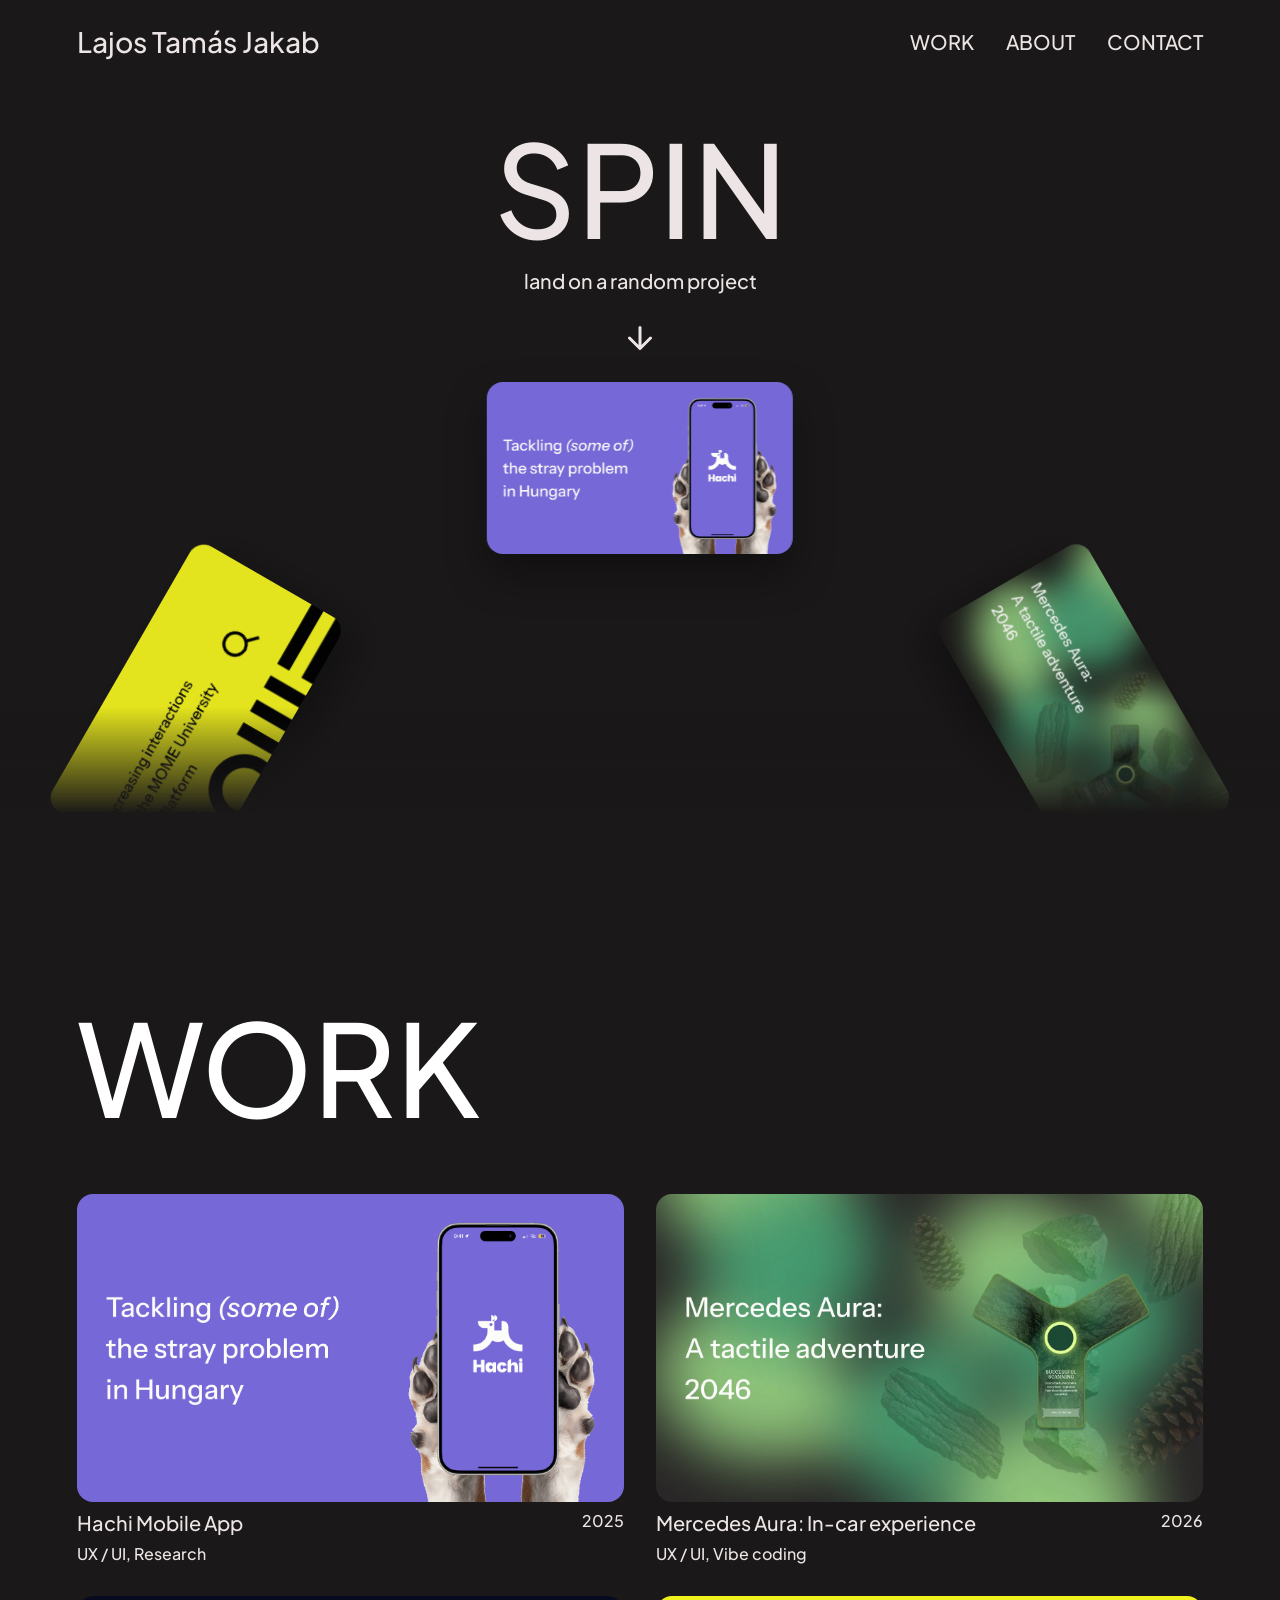
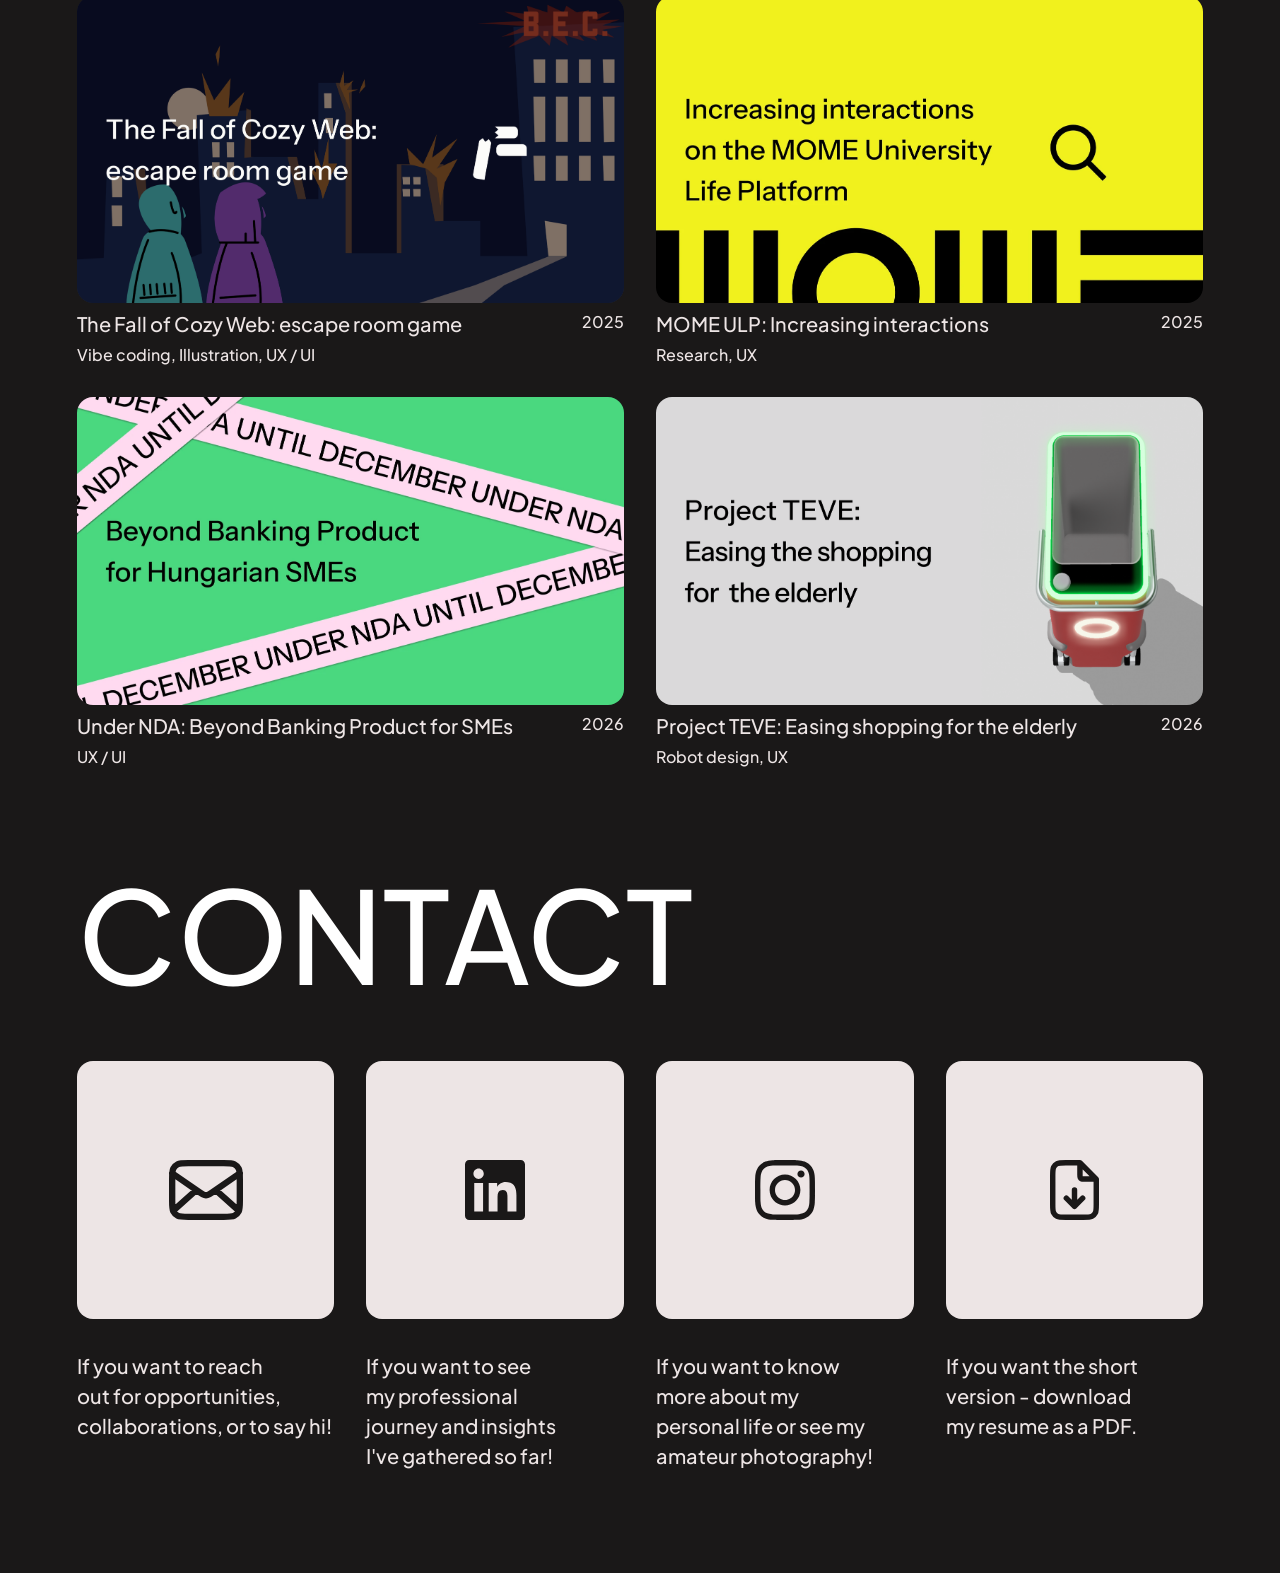
==== index.html @ 628f6dbf "Stop the WORK-card return jumping on iPhones The previous fix covered CLOSE's fallback link, but an " ====
<!DOCTYPE html>
<html lang="en">
<head>
<meta charset="UTF-8">
<meta name="viewport" content="width=device-width, initial-scale=1.0">
<!-- Loading with a hash (e.g. CLOSE returning to #return-<slug>, see main.js)
     also triggers the browser's own scroll-to-fragment-on-load, which
     obeys style.css's html{scroll-behavior:smooth} same as any other
     scroll -- so instead of landing on the card, it animates there over
     the full page height, which reads as dizzying rather than helpful on
     a page this tall. This has to be a blocking inline script, not
     something in main.js: it must run (and this element's own inline
     style, which always wins regardless of stylesheet load order, must
     already be set) before the browser performs that scroll, which
     happens as soon as the target element and layout are ready -- a
     deferred script cannot be guaranteed to win that race. main.js turns
     smooth scrolling back on after load, once this one jump is done, so
     in-page anchor clicks (WORK/CONTACT nav, footer pills) keep it.
     Coming BACK to this page (the browser's Back button, or CLOSE going
     back in history) gets the same treatment: the browser's scroll
     restoration obeys scroll-behavior too, and when it lands after the
     page has first appeared — which it does on iPhones — it animated the
     page from the top down to where the reader had been. -->
<script>
  (function () {
    var nav = performance.getEntriesByType && performance.getEntriesByType('navigation')[0];
    if (location.hash || (nav && nav.type === 'back_forward')) {
      document.documentElement.style.scrollBehavior = 'auto';
    }
  })();
</script>
<title>Lajos Tamás Jakab — Portfolio</title>
<meta name="description" content="UX/UI portfolio of Lajos Tamás Jakab — product design, research and vibe coding projects.">
<!-- Favicon. Files are not in the repo yet - see assets/favicon/README.md.
     Relative, not root-relative, so they keep working if the site is ever
     deployed to a subpath rather than a domain root. -->
<link rel="icon" href="assets/favicon/favicon.svg" type="image/svg+xml">
<link rel="icon" href="assets/favicon/favicon.ico" sizes="32x32">
<link rel="apple-touch-icon" href="assets/favicon/apple-touch-icon.png">

<!-- Open Graph / X. og:url and og:image MUST be absolute - relative paths
     are silently dropped by every scraper - so they are built from the
     real domain below (https://lajostamasjakab.eu), consistent across
     all 8 pages. -->
<meta property="og:type" content="website">
<meta property="og:site_name" content="Lajos Tamás Jakab">
<meta property="og:locale" content="en_GB">
<meta property="og:title" content="Lajos Tamás Jakab — Portfolio">
<meta property="og:description" content="UX/UI portfolio of Lajos Tamás Jakab — product design, research and vibe coding projects.">
<meta property="og:url" content="https://lajostamasjakab.eu/">
<meta property="og:image" content="https://lajostamasjakab.eu/assets/images/og/index.png">
<meta property="og:image:alt" content="The Lajos Tamás Jakab portfolio landing page: the SPIN project wheel on a near-black background.">

<meta name="twitter:card" content="summary_large_image">
<meta name="twitter:title" content="Lajos Tamás Jakab — Portfolio">
<meta name="twitter:description" content="UX/UI portfolio of Lajos Tamás Jakab — product design, research and vibe coding projects.">
<meta name="twitter:image" content="https://lajostamasjakab.eu/assets/images/og/index.png">
<meta name="twitter:image:alt" content="The Lajos Tamás Jakab portfolio landing page: the SPIN project wheel on a near-black background.">

<link rel="preconnect" href="https://fonts.googleapis.com">
<link rel="preconnect" href="https://fonts.gstatic.com" crossorigin>
<link href="https://fonts.googleapis.com/css2?family=Plus+Jakarta+Sans:ital,wght@0,400;0,500;0,600;0,700;1,500&display=swap" rel="stylesheet">
<link rel="stylesheet" href="assets/css/style.css?v=2bfe2efa">
<link rel="stylesheet" href="assets/css/microinteractions.css?v=31859a67">
<!-- Deferred (runs after parsing, as before) but render-blocking: nothing
     paints until main.js has run, so the first frame — including the one a
     page transition animates into — is already laid out. -->
<script src="assets/js/main.js?v=d2f7871c" defer blocking="render"></script>
</head>
<body class="bg-dark">

  <a class="skip-link" href="#main">Skip to content</a>

  <header class="site-header" id="top">
    <a class="logo" href="index.html">Lajos Tamás Jakab</a>

    <button class="nav-toggle" id="navToggle" aria-label="Toggle navigation menu" aria-expanded="false" aria-controls="navMenu">
      <span></span><span></span><span></span>
    </button>

    <nav class="nav-menu" id="navMenu">
      <a href="#work" class="nav-link">WORK</a>
      <a href="about.html" class="nav-link">ABOUT</a>
      <a href="#contact" class="nav-link">CONTACT</a>
    </nav>
  </header>

  <main id="main" tabindex="-1">
    <!-- SPIN -->
    <section class="spin-section" aria-labelledby="spin-heading">
      <div class="spin-info">
        <h1 id="spin-heading" class="spin-title-wrap">
          <button type="button" class="spin-title nav-link" id="spinTrigger" aria-label="Spin the wheel and land on a random project">SPIN</button>
        </h1>
        <p class="spin-subtitle" id="spinSubtitle" aria-live="polite">land on a&nbsp;random project</p>
        <span class="spin-arrow" aria-hidden="true">
          <img class="spin-arrow-down" src="assets/images/icons/arrow-down.svg" alt="" width="24" height="24">
          <img class="spin-arrow-loading" src="assets/images/icons/loading.svg" alt="" width="24" height="24">
        </span>
      </div>

      <div class="wheel-container">
        <div class="wheel-stage">
          <div class="wheel" id="wheel">
            <a class="wheel-card" data-slug="hachi-mobile-app" data-name="Hachi Mobile App" data-angle="0" href="projects/hachi-mobile-app.html#from-spin">
              <img src="assets/images/projects/hachi.webp" alt="Hachi Mobile App preview" width="1547" height="870">
            </a>
            <a class="wheel-card" data-slug="mercedes-aura" data-name="Mercedes Aura: In-car experience" data-angle="60" href="projects/mercedes-aura.html#from-spin">
              <img src="assets/images/projects/mercedes-aura.webp" alt="Mercedes Aura: In-car experience preview" width="1547" height="870">
            </a>
            <a class="wheel-card" data-slug="under-nda-banking" data-name="Under NDA: Beyond Banking Product for SMEs" data-angle="120" href="projects/under-nda-banking.html#from-spin">
              <img src="assets/images/projects/under-nda-banking.webp" alt="Under NDA: Beyond Banking Product preview" width="1547" height="870">
            </a>
            <a class="wheel-card" data-slug="fall-of-cozy-web" data-name="The Fall of Cozy Web: escape room game" data-angle="180" href="projects/fall-of-cozy-web.html#from-spin">
              <img src="assets/images/projects/fall-of-cozy-web.webp" alt="The Fall of Cozy Web preview" width="1547" height="870">
            </a>
            <a class="wheel-card" data-slug="project-teve" data-name="Project TEVE: Easing shopping for the elderly" data-angle="240" href="projects/project-teve.html#from-spin">
              <img src="assets/images/projects/project-teve.webp" alt="Project TEVE preview" width="1547" height="870">
            </a>
            <a class="wheel-card" data-slug="mome-ulp" data-name="MOME ULP: Increasing interactions" data-angle="300" href="projects/mome-ulp.html#from-spin">
              <img src="assets/images/projects/mome-ulp.webp" alt="MOME ULP: Increasing interactions preview" width="1547" height="870">
            </a>
          </div>
        </div>
        <div class="wheel-fade" aria-hidden="true"></div>
      </div>
    </section>

    <!-- WORK -->
    <section class="work-section" id="work" aria-labelledby="work-heading">
      <h2 id="work-heading" class="section-title">WORK</h2>

      <div class="project-grid">

        <a class="project-card" href="projects/hachi-mobile-app.html#from-work" id="work-hachi-mobile-app" data-slug="hachi-mobile-app">
          <div class="project-image"><img src="assets/images/projects/hachi.webp" alt="Hachi Mobile App" width="1547" height="870"></div>
          <span class="project-link-icon"><img src="assets/images/icons/arrow-up-right.svg" alt="" width="15" height="15"></span>
          <div class="project-info">
            <div class="project-header">
              <p class="project-name">Hachi Mobile App</p>
              <p class="project-year">2025</p>
            </div>
            <p class="project-tags">UX / UI, Research</p>
          </div>
        </a>

        <a class="project-card" href="projects/mercedes-aura.html#from-work" id="work-mercedes-aura" data-slug="mercedes-aura">
          <div class="project-image"><img src="assets/images/projects/mercedes-aura.webp" alt="Mercedes Aura: In-car experience" width="1547" height="870"></div>
          <span class="project-link-icon"><img src="assets/images/icons/arrow-up-right.svg" alt="" width="15" height="15" loading="lazy" decoding="async"></span>
          <div class="project-info">
            <div class="project-header">
              <p class="project-name"><span class="name-line">Mercedes Aura:</span> <span class="name-line">In-car experience</span></p>
              <p class="project-year">2026</p>
            </div>
            <p class="project-tags">UX / UI, Vibe coding</p>
          </div>
        </a>

        <a class="project-card" href="projects/fall-of-cozy-web.html#from-work" id="work-fall-of-cozy-web" data-slug="fall-of-cozy-web">
          <div class="project-image"><img src="assets/images/projects/fall-of-cozy-web.webp" alt="The Fall of Cozy Web: escape room game" width="1547" height="870" loading="lazy" decoding="async"></div>
          <span class="project-link-icon"><img src="assets/images/icons/arrow-up-right.svg" alt="" width="15" height="15" loading="lazy" decoding="async"></span>
          <div class="project-info">
            <div class="project-header">
              <p class="project-name"><span class="name-line">The Fall of Cozy Web:</span> <span class="name-line">escape room game</span></p>
              <p class="project-year">2025</p>
            </div>
            <p class="project-tags">Vibe coding, Illustration, UX / UI</p>
          </div>
        </a>

        <a class="project-card" href="projects/mome-ulp.html#from-work" id="work-mome-ulp" data-slug="mome-ulp">
          <div class="project-image"><img src="assets/images/projects/mome-ulp.webp" alt="MOME ULP: Increasing interactions" width="1547" height="870" loading="lazy" decoding="async"></div>
          <span class="project-link-icon"><img src="assets/images/icons/arrow-up-right.svg" alt="" width="15" height="15" loading="lazy" decoding="async"></span>
          <div class="project-info">
            <div class="project-header">
              <p class="project-name"><span class="name-line">MOME ULP:</span> <span class="name-line">Increasing interactions</span></p>
              <p class="project-year">2025</p>
            </div>
            <p class="project-tags">Research, UX</p>
          </div>
        </a>

        <a class="project-card" href="projects/under-nda-banking.html#from-work" id="work-under-nda-banking" data-slug="under-nda-banking">
          <div class="project-image"><img src="assets/images/projects/under-nda-banking.webp" alt="Under NDA: Beyond Banking Product for SMEs" width="1547" height="870" loading="lazy" decoding="async"></div>
          <span class="project-link-icon"><img src="assets/images/icons/arrow-up-right.svg" alt="" width="15" height="15" loading="lazy" decoding="async"></span>
          <div class="project-info">
            <div class="project-header">
              <p class="project-name"><span class="name-line">Under NDA:</span> <span class="name-line">Beyond Banking</span> <span class="name-line">Product for SMEs</span></p>
              <p class="project-year">2026</p>
            </div>
            <p class="project-tags">UX / UI</p>
          </div>
        </a>

        <a class="project-card" href="projects/project-teve.html#from-work" id="work-project-teve" data-slug="project-teve">
          <div class="project-image"><img src="assets/images/projects/project-teve.webp" alt="Project TEVE: Easing shopping for the elderly" width="1547" height="870" loading="lazy" decoding="async"></div>
          <span class="project-link-icon"><img src="assets/images/icons/arrow-up-right.svg" alt="" width="15" height="15" loading="lazy" decoding="async"></span>
          <div class="project-info">
            <div class="project-header">
              <p class="project-name"><span class="name-line">Project TEVE:</span> <span class="name-line">Easing shopping</span> <span class="name-line">for the elderly</span></p>
              <p class="project-year">2026</p>
            </div>
            <p class="project-tags">Robot design, UX</p>
          </div>
        </a>

      </div>
    </section>

    <!-- CONTACT -->
    <section class="contact-section" id="contact" aria-labelledby="contact-heading">
      <h2 id="contact-heading" class="section-title">CON<wbr>TACT</h2>

      <div class="contact-info">
        <a class="contact-method" href="mailto:lajostamasjakab@gmail.com">
          <div class="contact-icon"><img src="assets/images/icons/mail.svg" alt="" width="70" height="57" loading="lazy" decoding="async"></div>
          <p class="contact-text">If you want to reach out for opportunities, collaborations, or to say hi!</p>
        </a>

        <a class="contact-method" href="https://www.linkedin.com/in/tam%C3%A1s-jakab-lajos-aa9486242/" target="_blank" rel="noopener">
          <div class="contact-icon"><img src="assets/images/icons/linkedin.svg" alt="" width="64" height="64" loading="lazy" decoding="async"></div>
          <p class="contact-text">If you want to see my professional journey and insights I've gathered so far!</p>
        </a>

        <a class="contact-method" href="https://www.instagram.com/lajos_tomi/" target="_blank" rel="noopener">
          <div class="contact-icon"><img src="assets/images/icons/instagram.svg" alt="" width="64" height="64" loading="lazy" decoding="async"></div>
          <p class="contact-text">If you want to know more about my personal life or see my amateur photography!</p>
        </a>

        <a class="contact-method" href="assets/documents/lajos-tamas-jakab-resume.pdf" download="Lajos-Tamas-Jakab-Resume.pdf">
          <div class="contact-icon"><img src="assets/images/icons/file-download.svg" alt="" width="20" height="24" loading="lazy" decoding="async"></div>
          <p class="contact-text"><span class="copy-line">If you want the</span> <span class="copy-line">short version -</span> <span class="copy-line">download my</span> <span class="copy-line">resume as a PDF.</span></p>
        </a>
      </div>
    </section>
  </main>

</body>
</html>
---- assets/css/style.css ----
/* =========================================================
   Lajos Tamás Jakab — Portfolio
   Landing page styles
   Design source: Figma "Portfolio_website" — Landing page (node 199:523)
   =========================================================

   BREAKPOINTS — the one set every stylesheet in this project uses.
   Declared here because style.css loads first on every page.

     desktop   > 900px    full design layout
     tablet   <= 900px    multi-column grids collapse (4->2, 2->1), the
                          nav becomes the hamburger overlay
     mobile   <= 600px    everything is a single column, --gutter stops
                          scaling and pins to 24px, type steps down

   These two numbers are it. style.css, project.css and about.css all
   break at exactly 900px and 600px, so the nav, the landing grids and
   the project grids always agree on where "tablet" and "mobile" begin.
   (Before this was consolidated the three files broke at 1023/900/767,
   1360/900/560 and 900/560 respectively, which is why at ~780px the nav
   was still in its desktop form while project grids had already
   collapsed to 2 columns.)

   COMPONENT-SPECIFIC EXCEPTIONS — a component may add ONE extra
   breakpoint of its own when a real measured constraint forces it, but
   it must be commented with the reason at the @media rule. Current
   exceptions, both at 1360px (the viewport width at which the 1194px
   container finally reaches its full design width, so both are really
   "the design width no longer fits"):
     - project.css  .ia-row      — 3 fixed-width boxes stop fitting
     - about.css    .about-grid  — the 4-col photo grid's text column
                                   drops under ~274px and stops reading

   CONTAINER — one shared centered measure, --container-max (1194px),
   used by .site-header, .work-section, .contact-section, .wheel-stage,
   .project-container and .about-container so every page's content sits
   on the same left and right edge. Two ways to apply it, both landing
   on an identical (100% - 1194px) / 2 inset once the viewport is wide
   enough:
     - block containers:  max-width: calc(var(--container-max) + 2 * var(--gutter));
                          margin-inline: auto; padding-inline: var(--gutter);
     - full-bleed bars:   padding-inline: max(var(--gutter), calc((100% - var(--container-max)) / 2));
   The second form is for elements whose own background must still span
   the full viewport (the sticky header), where a max-width would cut
   the background short.
   ========================================================= */

:root {
  --color-bg: #1a1818;
  --color-text: #ede5e5;
  --color-white: #ffffff;
  --color-icon-bg: #ede5e5;
  --color-icon-fg: #1a1818;

  --font-main: 'Plus Jakarta Sans', -apple-system, BlinkMacSystemFont, 'Segoe UI', sans-serif;

  /* 1194px, not the 1192px this used to say: 1194 is the number the
     project and about pages were already hardcoding as a literal, and
     the landing grids divide into it exactly (4 columns + 3x32px gaps
     = 4 x 274.5px, the design's 274px card). The old 1192 token was
     referenced by nothing at all, so nothing depended on it. */
  --container-max: 1194px;
  --gutter: clamp(24px, 6vw, 124px);

  /* The space below the last thing on every page — the last section on
     index and about, the CLOSE / NEXT PROJECT pills on a project page and
     on the 404. One number, so every page ends the same way.

     This used to be four unrelated rules that happened to disagree:
     index ended 115px under its last card, about 161px, a project page
     138px under its pills (195px on a phone, because that padding tracked
     the footer's measured height rather than any design value) and the
     404 24px. The value is the landing page's, because it is the only one
     of the four that came from the design: 48px is the rhythm of the
     375px frames, and 8vw grows it to 120px on a wide screen. */
  --page-end: clamp(48px, 8vw, 120px);

  --radius-lg: 16px;
  --radius-pill: 999px;

  /* The display size shared by the four big page words — SPIN, WORK,
     CONTACT, ABOUT (and the 404's "404"). They read as one family and the
     design draws them at one size, so they take one value. They used to
     have two rules that only agreed on wide screens and on phones: SPIN
     was clamp(56px, 12vw, 128px) and the section titles clamp(48px, 9vw,
     128px), i.e. 108 against 92 at 1024px wide, 92 against 69 at 768. And
     once SPIN started shrinking to fit a short window (see the SPIN hero
     block), it was 100 against 128 at 1515x730. SPIN's rule is the one
     kept, so SPIN is unchanged everywhere; the section titles follow it. */
  --display-size: clamp(56px, 12vw, 128px);
}

/* From 601px up, the display size also shrinks to fit a short window,
   together with the rest of the SPIN hero. --fit-u is "one design pixel"
   at the current scale:
     (window height - header) / 818   clamped to 0.7px ... 1px
   818 is the SPIN hero's natural height (measured, section top to wheel
   bottom), so the hero's design values times --fit-u add up to exactly
   the space below the header. It is defined here, not on the hero, so the
   section titles on every page scale by the same factor as SPIN. Below
   601px the phone layout has its own measured sizes and phones are tall
   enough that nothing needs fitting. */
@media (min-width: 601px) {
  :root {
    --fit-u: clamp(0.7px, (100svh - var(--header-height, 88px)) / 818, 1px);
    --display-size: min(clamp(56px, 12vw, 128px), 128 * var(--fit-u));
  }
}

* { box-sizing: border-box; }

html {
  scroll-behavior: smooth;
}

/* Gentle opening animation: a quick, subtle fade on every page load so a
   project page (reached from the WORK grid or a SPIN wheel card) settles
   in instead of just popping into view. Kept short and understated on
   purpose — this should read as the page "arriving", not as a showy
   transition.
   opacity-only, deliberately: an earlier version also animated
   `transform: translateY(...)` on body. Any element with a computed
   transform other than `none` — even mid-animation, even a momentary
   no-op one — becomes the containing block for its position:fixed
   descendants, so for the animation's full 0.45s .nav-menu's fixed
   inset:0 resolved against body's animated box instead of the viewport
   (offsetParent became BODY, height ~4210px instead of 900px, and the
   page gained real horizontal scroll). Dropping the fill-mode only fixed
   the state *after* the animation finished — the transform was still
   live for the 450ms the animation was running, and on a backgrounded
   tab (rAF throttled) it can sit part-way through indefinitely. Animating
   opacity only means body's transform is `none` for the animation's
   entire lifetime, so this containing-block bug can't happen at all. */
@keyframes page-enter {
  from {
    opacity: 0;
  }
  to {
    opacity: 1;
  }
}

body {
  animation: page-enter 0.45s ease-out;
  margin: 0;
  background: var(--color-bg);
  color: var(--color-text);
  font-family: var(--font-main);
  font-weight: 500;
  line-height: normal;
  -webkit-font-smoothing: antialiased;
}

/* Reduced motion is honoured across the whole site, not just the page
   fade. The four things that actually move here:
     - body's page-enter fade (below)
     - .spin-arrow's `bob`, which loops forever — the worst offender,
       since an infinite animation never stops asking for attention
     - html's smooth scrolling, which turns every anchor jump and every
       "back to top" into a long animated travel
     - the SPIN wheel's 3.2s spin with motion blur, and the three
       Mercedes Aura videos: both live in main.js, which reads the same
       query (the wheel jumps straight to its landed state; the videos
       never autoplay or even download). */
@media (prefers-reduced-motion: reduce) {
  html {
    scroll-behavior: auto;
  }

  body {
    animation: none;
  }

  .spin-arrow {
    animation: none;
  }

  /* The scroll-direction auto-hide also honours this setting, but its rules
     are NOT here — see .site-header.is-hidden below and
     .project-footer.is-hidden in project.css. Both guards have to sit
     immediately after the rule they undo, because a media query adds no
     specificity of its own: written up here they would tie with the hiding
     rules and lose to them on source order. */
}

img { max-width: 100%; display: block; }

/* Every paragraph's spacing is set deliberately via an explicit `gap`
   on its flex container — the browser's default ~1em p margin doesn't
   collapse inside a flex container the way it would in normal block
   flow, so left alone it stacks on top of that gap and produces
   inconsistent spacing between adjacent text blocks. */
p { margin: 0; }

/* =========================
   Line breaking
   -------------------------
   The browser's default greedy wrap fills each line to the brim and dumps
   whatever is left on the last one, which is what produced the stranded
   single words all over the site — "flow.", "them", "software.", "(P1)" —
   and first lines noticeably shorter than the ones under them.

   Two different tools, because they solve different halves of it:

     text-wrap: pretty   looks ahead so the last line is never left with a
                         lone word. Correct for running copy: it only
                         adjusts the tail, so long paragraphs keep their
                         even colour.
     text-wrap: balance  evens the length of every line in the block. Right
                         for short display text, wrong for long copy — and
                         it self-limits anyway, since browsers stop
                         balancing past about six lines.

   Headings and short labels get `balance`; running copy gets `pretty`.
   The narrow 274px columns override to `balance` in project.css — see the
   note there for why `pretty` cannot help at that measure.

   Chosen over nudging letter-spacing to force better breaks: a spacing
   tweak only holds at the one width it was tuned for, and every other
   viewport re-wraps somewhere else. These two properties re-solve the
   break at every width instead. Both degrade to the old greedy wrap on a
   browser that lacks them, so nothing breaks. */
h1, h2, h3 {
  text-wrap: balance;
}

p, li {
  text-wrap: pretty;
}

a {
  color: inherit;
  text-decoration: none;
}

button {
  font-family: inherit;
  cursor: pointer;
}

section {
  padding-inline: var(--gutter);
}

.section-title {
  font-weight: 500;
  font-size: var(--display-size);
  color: var(--color-white);
  margin: 0;
  line-height: 1;
  word-break: break-word;
}

/* =========================
   Skip link
   -------------------------
   First focusable element on the page, so a keyboard or screen-reader
   user can jump past the header/nav straight to the content instead of
   tabbing through it on every page.

   Hidden with the clip-path technique rather than display:none or
   visibility:hidden — both of those would also remove it from the focus
   order, which defeats the point. On :focus it switches to position:
   fixed so it lands in the same top-left spot whatever the scroll
   position, above the sticky header's z-index:30. No transition: it must
   appear instantly on focus, and animating it in would be one more thing
   to have to suppress for reduced motion.
   ========================= */

.skip-link {
  position: absolute;
  width: 1px;
  height: 1px;
  margin: -1px;
  padding: 0;
  overflow: hidden;
  clip-path: inset(50%);
  white-space: nowrap;
  border: 0;
}

.skip-link:focus {
  position: fixed;
  top: 12px;
  left: 12px;
  z-index: 100;
  width: auto;
  height: auto;
  margin: 0;
  padding: 12px 20px;
  overflow: visible;
  clip-path: none;
  border-radius: var(--radius-pill);
  background: var(--color-icon-bg);
  color: var(--color-bg);
  font-size: 16px;
  font-weight: 500;
  text-decoration: none;
}

/* The landed SPIN card receives focus when the wheel stops (see
   main.js), so it needs a focus ring that reads on top of a photo —
   the brightness bump the cards already carry for hover is far too
   subtle to serve as a keyboard focus indicator on its own. */
.wheel-card:focus-visible {
  outline: 3px solid var(--color-white);
  outline-offset: 4px;
}

/* =========================
   Header
   ========================= */

.site-header {
  display: flex;
  align-items: center;
  justify-content: space-between;
  gap: 24px;
  padding-block: 24px;
  /* Full-bleed form of the shared container (see the CONTAINER note at
     the top of this file). The header's own background has to reach both
     viewport edges — it's the sticky bar everything scrolls under — so
     it can't take a max-width; instead the padding grows past --gutter
     once the viewport exceeds the 1194px measure, landing the logo and
     the nav on exactly the same left/right edge as the page content
     below. Previously this was a flat `var(--gutter)`, which at 1920px
     put the logo at x=115 while about/project content started at x=355 —
     the nav sat 240px to the left of the content it belongs to. */
  padding-inline: max(var(--gutter), calc((100% - var(--container-max)) / 2));
  position: sticky;
  top: 0;
  /* 40, not the 30 the sticky footer also uses. The two never overlap as
     bars — one is pinned to the top, the other to the bottom — but the
     header carries the mobile nav overlay, which covers the whole
     viewport. At a tie the later element in the DOM wins, and
     .project-footer is later, so the overlay opened *underneath* the
     floating NEXT PROJECT / CLOSE pills and left them sitting on top of
     the menu (and still clickable through it). */
  z-index: 40;
  background: var(--color-bg);

  /* Auto-hide on scroll down (main.js adds/removes .is-hidden). Only the
     transition is declared here, NOT a `transform: translateY(0)` resting
     state: a transform of any kind — identity included — makes this element
     the containing block for `position: fixed` descendants, and the mobile
     .nav-menu overlay is exactly that (inset:0, meant to fill the viewport).
     Transitioning from `none` to a translate animates just the same, so a
     visible header keeps `transform: none` and the overlay keeps resolving
     against the viewport. */
  transition: transform 0.35s ease;
}

/* Scrolled out of the way, upwards. The header's background is opaque and
   full-bleed, so translating it by its own height clears it completely —
   no fade needed, and the content underneath is untouched. */
.site-header.is-hidden {
  transform: translateY(-100%);
}

/* The header while the mobile nav overlay is open. Both declarations are
   load-bearing, and `transition: none` is the less obvious one.

   .nav-menu is position:fixed with inset:0 to fill the viewport, and it
   lives inside the header — so the header must have NO transform for the
   whole time the menu is open, identity included, or it becomes the
   overlay's containing block and the menu collapses to the header's own
   box (measured at 375px: 375x58 at top -58, instead of 375x812).

   Dropping .is-hidden is not enough on its own: the transform then ANIMATES
   back to none over 0.35s, and for every one of those 350ms it is still a
   transform — the menu opens inside a header-sized box and grows out of it.
   Killing the transition is what makes the header's transform none in the
   same style recalculation, with no frame in between.

   Written twice, deliberately, and as two SEPARATE rules rather than one
   grouped selector list. An unsupported pseudo-class does not just drop its
   own selector — it invalidates the entire list it appears in, which would
   take the scripted fallback down with it in exactly the browsers the
   fallback exists for. */

/* Preferred: no script involved, and it applies in the very style
   recalculation that adds .is-open, so there is no ordering to get wrong. */
.site-header:has(.nav-menu.is-open) {
  transform: none;
  transition: none;
}

/* Fallback for browsers without :has() (pre-121 Firefox, pre-105 Chrome).
   main.js keeps .is-nav-open in step with .is-open through a
   MutationObserver — a microtask, so it lands before the next paint and is
   never visibly late, but late enough that it should not be the only
   mechanism. The two rules always agree, so it does not matter which wins.
   The second selector exists only to outrank .site-header.is-hidden. */
.site-header.is-nav-open,
.site-header.is-nav-open.is-hidden {
  transform: none;
  transition: none;
}

/* Reduced motion opts out of the auto-hide entirely, rather than making it
   snap: bars flicking in and out on every change of scroll direction is the
   motion this setting exists to spare people, and both bars are navigation —
   leaving them permanently visible is the safe failure. main.js never adds
   .is-hidden in this mode either; this is the CSS-side guarantee for a user
   who turns the setting on mid-scroll with a bar already tucked away.

   Placement is load-bearing: this must follow the rule above, since the two
   have identical specificity (a media query contributes none) and source
   order is all that separates them. Same reason project.css carries the
   footer's copy instead of it being written alongside this one. */
@media (prefers-reduced-motion: reduce) {
  .site-header.is-hidden {
    transform: none;
  }
}

/* Anchor-jump targets that land directly under the sticky header (WORK,
   CONTACT — reached via #work/#contact from any page, including a
   cross-page link from about.html) need breathing room so their heading
   doesn't sit flush against the header edge. scroll-margin-top offsets
   the landing position by the header's own height plus a little extra
   air, for both the smooth scroll-behavior animation and a plain
   same-page hash jump. The header's real height is set as a CSS
   variable by JS (site.js) since it varies with the logo/gutter clamp
   sizes across breakpoints. */
#work,
#contact {
  scroll-margin-top: calc(var(--header-height, 88px) + 24px);
}

/* A project page's CLOSE pill returns to the exact card the user opened
   (id="work-<slug>", see main.js), not just the top of #work — same
   clearance as the section anchors above so the card doesn't land flush
   under the sticky header. */
.project-card {
  scroll-margin-top: calc(var(--header-height, 88px) + 24px);
}

.logo {
  margin: 0;
  font-size: clamp(20px, 2.2vw, 32px);
  font-weight: 500;
  white-space: nowrap;
  transition: opacity 0.2s ease;
}

.logo:hover,
.logo:focus-visible {
  opacity: 0.7;
}

.nav-menu {
  display: flex;
  align-items: center;
  justify-content: flex-end;
  gap: 32px;
  font-size: 20px;
}

.nav-link {
  white-space: nowrap;
  transition: opacity 0.2s ease;
}

.nav-link:hover,
.nav-link:focus-visible {
  opacity: 0.7;
}

.nav-toggle {
  display: none;
  flex-direction: column;
  justify-content: center;
  align-items: center;
  gap: 5px;
  width: 32px;
  height: 32px;
  background: none;
  border: none;
  padding: 0;
  /* The z-index here was inert: it was declared on a `position: static`
     element, where it does nothing at all. The intent was always for the
     burger — which turns into the overlay's close X — to sit above the
     open menu, so it now says so in a way that takes effect, and clears
     the overlay's 40. Above a sticky header this is clamped inside the
     header's own stacking context, which is harmless; on a project page
     under 767px, where the header is deliberately static, it is what
     keeps the X on top of the menu it has to close. */
  position: relative;
  z-index: 50;
}

.nav-toggle span {
  display: block;
  width: 24px;
  height: 2px;
  background: var(--color-text);
  transition: transform 0.25s ease, opacity 0.25s ease;
}

/* =========================
   SPIN section
   ========================= */

.spin-section {
  display: flex;
  flex-direction: column;
  align-items: center;
  gap: 32px;
  padding-top: clamp(24px, 4vw, 40px);
  padding-bottom: 0;
  overflow: hidden;
}

/* SPIN / subtitle / arrow, 32px apart — measured between the glyphs, not
   between the boxes.

   A line box is always taller than the ink inside it, and by a different
   amount for each of these three, so a flat `gap` that looks right on
   paper does not look even on screen. Measured in Plus Jakarta Sans at
   1280px: SPIN's box carries 9.5px of empty space below its cap line
   (line-height:1 sits well inside this font's 1.26em natural line), and
   the subtitle's carries 6.5px above its ascenders. The arrow needs no
   correction — its stroke, round caps included, fills its 16x16 viewBox
   edge to edge, so its box IS its ink.

   So each text element gives back its own dead space as a negative
   margin, and then the single 32px gap is true for all three. The trims
   are ratios of the element's own font-size (9.5/128, 6.5/20), so they
   hold at every clamp step and at the smaller mobile subtitle size
   rather than only at the width they were measured on. --spin-size
   exists so the SPIN trim and SPIN's font-size cannot drift apart.

   .spin-section's own 32px gap already carries this on to the wheel. */
.spin-info {
  --spin-size: var(--display-size);
  display: flex;
  flex-direction: column;
  align-items: center;
  gap: 32px;
  text-align: center;
}

.spin-title-wrap {
  margin: 0;
  line-height: 1;
  margin-bottom: calc(-0.074 * var(--spin-size));
}

.spin-title {
  margin: 0;
  padding: 0;
  background: none;
  border: none;
  color: inherit;
  font-family: inherit;
  font-weight: 500;
  font-size: var(--spin-size);
  line-height: 1;
  cursor: pointer;
}

.spin-title:disabled {
  opacity: 0.6;
  cursor: default;
}

/* Exactly one line tall, always — the subtitle swaps between a short idle
   label and "opening <project name>…", and the longer project names wrap
   to two lines, which must not shove the wheel down mid-message.

   An earlier version reserved two lines (min-height: 2.8em). That held
   the wheel still, but it also meant the one-line resting state — what
   the page shows almost all of the time — carried a whole empty line
   below the text, which is what made the gap down to the arrow read so
   much wider than the gap up to SPIN.

   Fixing the height at one line and centring the content instead gets
   both: nothing below ever moves, and a second line grows symmetrically
   into the 32px gaps above and below (14px into each, so it never
   touches SPIN or the arrow) rather than pushing them apart.
   align-content, not place-content: the latter would also centre the
   column track, which sizes it to max-content and stops the text
   wrapping at all. line-height is pinned rather than left at `normal`
   so `1.4em` is exactly one line — `normal` varies by font and platform. */
.spin-subtitle {
  margin: 0;
  font-size: 20px;
  white-space: pre-wrap;
  line-height: 1.4;
  height: 1.4em;
  display: grid;
  align-content: center;
  /* Own dead space handed back, per the note on .spin-info above: 6.5px
     above the ascenders and 0.5px below the descenders, at 20px. */
  margin-top: -0.325em;
  margin-bottom: -0.025em;
}

.spin-arrow {
  display: flex;
  color: var(--color-text);
  animation: bob 2s ease-in-out infinite;
}

@keyframes bob {
  0%, 100% { transform: translateY(0); }
  50% { transform: translateY(6px); }
}

/* The arrow becomes a loading icon once SPIN has landed and the project
   is opening (main.js puts .is-opening on .spin-info for the 3s before
   the page changes, and takes it off if that is cancelled). The two
   icons share one grid cell, and both are in the markup from the start,
   so the loader is already downloaded by the time it is needed. */
.spin-arrow {
  display: grid;
}

.spin-arrow > img {
  grid-area: 1 / 1;
}

.spin-arrow-down {
  transition: opacity 0.25s ease, translate 0.25s ease;
}

.spin-arrow-loading {
  opacity: 0;
  scale: 0.6;
  transition:
    opacity 0.3s ease 0.1s,
    scale 0.45s cubic-bezier(0.34, 1.56, 0.64, 1) 0.1s;
}

/* The bob is paused, not removed: removing it would snap the arrow up by
   however far into its 6px dip it happened to be. Paused, the loader
   simply appears where the arrow was. */
.spin-info.is-opening .spin-arrow {
  animation-play-state: paused;
}

/* The arrow leaves the way it was already moving — down — as it fades. */
.spin-info.is-opening .spin-arrow-down {
  opacity: 0;
  translate: 0 6px;
}

/* A half-turn per second, easing in and out of each one. The icon is
   symmetric under a half-turn, so every cycle ends where it started and
   the result reads as one continuous motion with a gentle pulse in it —
   at exactly twice the tempo of the arrow's 2s bob. `rotate` rather than
   `transform`, so it composes with the `scale` above instead of
   replacing it mid-entrance. */
@keyframes spin-loading {
  from { rotate: 0deg; }
  to { rotate: 180deg; }
}

.spin-info.is-opening .spin-arrow-loading {
  opacity: 1;
  scale: 1;
  animation: spin-loading 1s cubic-bezier(0.45, 0, 0.55, 1) infinite;
}

/* Reduced motion: the loader still replaces the arrow — it is how the
   page says "opening" — but it does not turn. Written right after the
   rule it undoes: equal specificity, so only source order decides. */
@media (prefers-reduced-motion: reduce) {
  .spin-info.is-opening .spin-arrow-loading {
    animation: none;
  }
}

/* The container bleeds edge-to-edge so there's always dead space around
   the design-width stage for a rotated card's corners to swing into
   before the true clip boundary — the stage below keeps the original
   1191px composition untouched. Bleeding via a percentage of the
   section's own box (not 100vw) keeps it centred regardless of
   scrollbar width, which 100vw does not account for. */
.wheel-container {
  position: relative;
  /* Establishes its own stacking context (z-index needs a value, not
     auto, to do this) so the wheel cards' inline z-index — main.js sets
     each card's z-index up to 1000 to layer them front-to-back around
     the wheel — stays scoped inside this container instead of being
     compared directly against .site-header's z-index:30 at the page's
     root stacking context. Without this, a front-facing card (z-index
     near 1000) paints straight over the sticky header, which is why the
     header looked "unfilled"/see-through above the SPIN section: the
     opaque background was there, a card was just drawn on top of it. */
  z-index: 1;
  width: calc(100% + 2 * var(--gutter));
  margin-inline: calc(-1 * var(--gutter));
  overflow: hidden;
}

.wheel-stage {
  position: relative;
  width: 100%;
  /* The shared 1194px measure rather than the Figma frame's own 1191px:
     3px wider, but it puts the stage's left edge on the same number as
     the WORK cards directly below it. At 1920px the 1191px stage started
     at x=357 against the grid's x=355 — close enough to look like a
     misalignment rather than a decision. The composition is driven by
     aspect-ratio below, so it just scales by 0.25%. */
  max-width: var(--container-max);
  margin-inline: auto;
  /* Extra headroom above the design's own 1191x517 box: mid-spin, a
     card near the front slot is rotated just enough that its corners
     swing above y=0 before easing back to flat — margin-top (set by
     JS, scaled with the stage) gives that swing somewhere to go instead
     of being clipped by the container's top edge. */
  margin-top: 0px;
  aspect-ratio: 1191 / 517;
}

.wheel {
  position: absolute;
  inset: 0;
}

.wheel-card {
  position: absolute;
  left: var(--x, 50%);
  top: var(--y, 0%);
  width: 25.7%;
  aspect-ratio: 306 / 172;
  transform: translate(-50%, 0) rotate(var(--rot, 0deg));
  border-radius: var(--wheel-card-radius, var(--radius-lg));
  overflow: hidden;
  display: block;
  box-shadow: 0 20px 40px rgba(0,0,0,0.35);
  opacity: var(--op, 1);
  filter: blur(var(--blur, 0px));
  will-change: left, top, transform, filter;
}

.wheel-card img {
  width: 100%;
  height: 100%;
  object-fit: cover;
}

.wheel-card:hover,
.wheel-card:focus-visible {
  filter: blur(var(--blur, 0px)) brightness(1.08);
}

.wheel-container.is-spinning .wheel-card {
  pointer-events: none;
}

/* Matches the Figma "Divider" layer's own box: 1440x185 against a
   1440-wide page and the 517-tall wheel-stage (185/517 ≈ 34% height,
   measuring from the stage since that 185px band sits entirely within
   the stage's own bottom portion) — full page width, not the narrower
   1191px stage. That's why this is a sibling of .wheel-stage (a child
   of .wheel-container) rather than nested inside it: .wheel-stage caps
   out at 1191px and centers with ~125px of empty space on each side at
   wide viewports, and a card rotated near a side angle can swing its
   corner past the stage's own edge into exactly that gap — sized to
   the stage it left that gap uncovered and a corner would poke through
   with a hard, unfaded edge. Sized to the full-width container instead,
   the same plain bottom fade reaches all the way to the container's own
   clip edge, so nothing between the stage and that edge goes unfaded. */
.wheel-fade {
  position: absolute;
  left: 0;
  right: 0;
  bottom: -1px;
  height: 34%;
  background: linear-gradient(to bottom, rgba(26,24,24,0) 0%, var(--color-bg) 55%);
  pointer-events: none;
  /* main.js gives each wheel card an inline z-index up to 1000 to layer
     them front-to-back around the wheel (see .wheel-container's z-index
     comment above) — this fade sits in that same stacking context as a
     later sibling of .wheel-stage, so without its own z-index above that
     range a front-facing card simply painted over it and the fade never
     showed. */
  z-index: 1001;
}

/* ---------- The SPIN hero fits the window's height ----------
   Everything above is sized by the window's WIDTH, so the hero's height
   was fixed at 818px from the header to the bottom of the wheel once the
   window is wider than ~1200px — however short the window is. Any window
   under ~907px tall cut the wheel off at the fold: 177px of it on a
   1515x730 viewport (a 1920x1080 laptop at 125% display scaling), 135px
   at 1366x768, 182px at 1280x720. The side cards were sliced by the
   bottom of the screen and the hero read as cropped rather than framed.

   So the whole hero now shrinks together, by one factor, until it fits:
   SPIN, subtitle, arrow, the gaps between them and the wheel. That is the
   look of the page at 75% browser zoom, which is what prompted this, but
   applied to the hero alone — the header and every section below keep
   their designed sizes, so body copy never gets small.

   --fit-u (defined on :root, next to --display-size) is "one design
   pixel" at the current scale:
     (window height - header) / 818   clamped to 0.7px ... 1px
   818 is the hero's natural height (measured, section top to wheel
   bottom), so every design value times --fit-u adds up to exactly the
   space below the header. SPIN's own size is --display-size, which
   applies the same factor and is shared with WORK, CONTACT and ABOUT. It never grows past 1px (tall windows get the
   design untouched) and never shrinks below 0.7px (a very short window
   scrolls rather than reducing the hero to a thumbnail). svh, not vh or
   dvh: the smallest viewport height is stable while a mobile URL bar
   slides, so the hero does not resize mid-scroll.

   Each size is min()'d against its existing width-driven value, so a
   narrow window still gets whichever is smaller. Every ink trim in the
   rules above is a ratio of its own font-size, so they scale with it.

   From 601px up only: at 600 and below the hero has its own measured
   phone layout (see the max-width: 600px block), and phones are tall
   enough that it already fits. */
@media (min-width: 601px) {
  .spin-section {
    padding-top: min(clamp(24px, 4vw, 40px), 40 * var(--fit-u));
    gap: calc(32 * var(--fit-u));
  }

  .spin-info {
    gap: calc(32 * var(--fit-u));
  }

  .spin-subtitle {
    font-size: calc(20 * var(--fit-u));
  }

  .spin-arrow img {
    width: calc(24 * var(--fit-u));
    height: auto;
  }

  /* The wheel is proportional (cards are 25.7% of the stage, and main.js
     recomputes their corner radius and swing headroom from the stage's
     real width on every resize), so a narrower stage is all it needs. */
  .wheel-stage {
    max-width: min(var(--container-max), 1194 * var(--fit-u));
  }
}

/* =========================
   WORK section
   ========================= */

.work-section {
  display: flex;
  flex-direction: column;
  align-items: flex-start;
  gap: clamp(32px, 5vw, 80px);
  margin-top: clamp(48px, 8vw, 120px);
  /* Shared container (see CONTAINER at the top of this file). The
     `section` rule already supplies padding-inline: var(--gutter);
     these two lines add the cap. Without it the grid ran the full
     viewport width minus gutters — 1675px at 1920px — while the SPIN
     wheel directly above it stayed at its ~1191px design width, so the
     wheel read as a narrow island floating 242px inside the cards. */
  max-width: calc(var(--container-max) + 2 * var(--gutter));
  margin-inline: auto;
}

.project-grid {
  display: grid;
  grid-template-columns: repeat(2, 1fr);
  gap: 32px;
  width: 100%;
}

.project-card {
  position: relative;
  display: flex;
  flex-direction: column;
  gap: 8px;
}

.project-image {
  position: relative;
  width: 100%;
  aspect-ratio: 580 / 326;
  border-radius: var(--radius-lg);
  overflow: hidden;
  background: #2a2828;
}

.project-image img {
  width: 100%;
  height: 100%;
  object-fit: cover;
  transition: transform 0.4s ease;
}

/* Hover effects are gated behind a real hovering pointer.

   Unguarded, they cost a tap: a touch browser has no hover, so it emulates
   one — the first tap on a card resolves the :hover state instead of
   activating the link, and only a second tap follows it. On a grid of six
   cards that reads as the site ignoring you. (It also leaves the state stuck
   afterwards, which is why a card's arrow icon sits visible on a phone long
   after the tap.) `hover: hover` is false on touch, so those devices get the
   resting appearance and a single tap navigates.

   :focus-visible stays outside the guard — it is keyboard-only and has
   nothing to do with the pointer. */
@media (hover: hover) {
  .project-card:hover .project-image img {
    transform: scale(1.04);
  }
}

.project-card:focus-visible .project-image img {
  transform: scale(1.04);
}

.project-link-icon {
  position: absolute;
  top: 10px;
  right: 10px;
  width: 50.7px;
  height: 50.7px;
  border-radius: var(--radius-pill);
  background: var(--color-bg);
  display: flex;
  align-items: center;
  justify-content: center;
  opacity: 0;
  transition: opacity 0.2s ease;
}

@media (hover: hover) {
  .project-card:hover .project-link-icon {
    opacity: 1;
  }
}

.project-card:focus-visible .project-link-icon {
  opacity: 1;
}

.project-link-icon img { width: 15px; height: 15px; }

.project-info {
  display: flex;
  flex-direction: column;
  gap: 8px;
}

.project-header {
  display: flex;
  align-items: flex-start;
  justify-content: space-between;
  gap: 16px;
}

.project-name {
  margin: 0;
  font-size: 20px;
}

.project-year {
  margin: 0;
  font-size: 16px;
  text-align: right;
  white-space: nowrap;
}

.project-tags {
  margin: 0;
  font-size: 16px;
}

/* =========================
   CONTACT section
   ========================= */

.contact-section {
  display: flex;
  flex-direction: column;
  align-items: flex-start;
  gap: clamp(32px, 5vw, 80px);
  margin-top: clamp(48px, 8vw, 120px);
  /* The last section on the landing page, so its bottom margin is the
     page's end space. Same value it always had — --page-end was taken from
     here. */
  margin-bottom: var(--page-end);
  /* Shared container — same as .work-section above. */
  max-width: calc(var(--container-max) + 2 * var(--gutter));
  margin-inline: auto;
}

.contact-info {
  display: grid;
  /* minmax(0, 1fr), not a bare 1fr: a bare 1fr track still carries an
     implicit min-width:auto, i.e. its content's min-content size, so the
     four tracks only distribute space evenly while every card's longest
     unbreakable text run happens to be shorter than an equal share. The
     Instagram card's copy has a &nbsp; joining "amateur photography!" —
     the longest unbreakable run of the four — so once the viewport got
     tight enough for that run to exceed 274.5px (measured: a visibly
     wider third column at 1000px, 215px against the other three's 184px)
     that one track alone refused to shrink with its siblings. minmax(0,…)
     removes the auto floor so every track truly divides the row equally,
     same fix as project.css's [[portfolio-design-rules]] flex min-width
     traps, just the grid-track equivalent. */
  grid-template-columns: repeat(4, minmax(0, 1fr));
  gap: 32px;
  width: 100%;
}

.contact-method {
  display: flex;
  flex-direction: column;
  gap: 32px;
}

.contact-icon {
  width: 100%;
  /* Capped at the design's own 274px column. Uncapped, this square grew
     with its grid column while the icon inside stayed a fixed 64px: 375px
     at the 2-column breakpoint and 537px at 1 column, i.e. a 537x537 slab
     of cream holding one small icon, three times down the page — and
     these are the highest-contrast elements on a dark page, so at that
     size they swallowed the section. Capping keeps the icon-to-tile
     proportion at the design's 64/274 all the way down, since below
     274px the tile and icon shrink together. The 4-column desktop layout
     is untouched: with the container fix above, a desktop column is
     (1194 - 3x32) / 4 = 274.5px, so the cap is already a no-op there. */
  max-width: 274px;
  /* Explicit, though flex's default stretch would also start here once
     max-width binds — states the intent that a capped tile hugs the
     left edge of its column rather than centering in it. */
  align-self: flex-start;
  aspect-ratio: 1 / 1;
  background: var(--color-icon-bg);
  border-radius: var(--radius-lg);
  display: flex;
  align-items: center;
  justify-content: center;
  transition: transform 0.25s ease;
}

/* Same guard as the project cards above: these tiles are links too, and an
   emulated hover on the first tap would cost them a tap in the same way. */
@media (hover: hover) {
  .contact-method:hover .contact-icon {
    transform: translateY(-4px);
  }
}

.contact-method:focus-visible .contact-icon {
  transform: translateY(-4px);
}

/* Sized as a proportion of the tile rather than a flat 64px, so the
   icon-to-tile relationship stays at the design's 64/274 = 23.36% at
   every tile size. The tile is square (aspect-ratio above) and has a
   definite height, so the percentage resolves against it directly.
   A flat 64px was right only at the design's own 274px tile: once the
   tile is capped at 274px it can still come out *smaller* than that in
   a 4-column layout on a mid-size screen (170px at a 905px viewport),
   where a fixed 64px icon jumps to 37% of the tile and reads as
   oversized. max-height keeps 64px as the ceiling so the icon never
   exceeds the design size even if a tile is ever wider. */
.contact-icon img {
  width: auto;
  height: 23.36%;
  max-height: 64px;
  max-width: 80%;
  object-fit: contain;
}

.contact-text {
  margin: 0;
  font-size: 20px;
  line-height: 1.5;
  /* One short sentence in a 274px column — balance evens all three lines
     rather than only rescuing the last, which is what `pretty` would do. */
  text-wrap: balance;
}

/* =========================
   404 page
   -------------------------
   No project.css on this page (it isn't a project), so .project-footer
   and .footer-pill — reused verbatim from the project pages' footer
   markup — get their own definitions here, scoped under .not-found-page
   so they can't leak onto (or clash with) project.css's sticky/scrimmed
   versions of the same class names on other pages. This page is short
   and never scrolls past its own content, so the footer just sits at
   the bottom of the flex column instead of sticking with a scrim.
   ========================= */

.not-found-page {
  min-height: 100dvh;
  display: flex;
  flex-direction: column;
}

.not-found-container {
  flex: 1;
  display: flex;
  align-items: center;
  justify-content: center;
  text-align: center;
  padding-block: clamp(48px, 8vw, 120px);
}

.not-found-content {
  display: flex;
  flex-direction: column;
  align-items: center;
  gap: 24px;
  max-width: 560px;
}

.not-found-text {
  margin: 0;
  font-size: 20px;
  line-height: 1.5;
}

.not-found-page .project-footer {
  display: flex;
  align-items: center;
  justify-content: center;
  padding-inline: max(var(--gutter), calc((100% - var(--container-max)) / 2));
  padding-top: 24px;
  /* The pills are this page's last component, so they sit the site-wide
     end space above the bottom edge, like the pills on a project page. */
  padding-bottom: var(--page-end);
}

.not-found-page .footer-pill {
  display: inline-flex;
  align-items: center;
  gap: 8px;
  padding: 8px 16px;
  border-radius: var(--radius-pill);
  border: none;
  background: var(--color-bg);
  color: var(--color-text);
  font-family: inherit;
  font-weight: 500;
  font-size: 20px;
  white-space: nowrap;
  cursor: pointer;
  box-shadow: 0 6px 20px rgba(0, 0, 0, 0.45);
  transition: transform 0.2s ease, background 0.2s ease, color 0.2s ease;
}

.not-found-page .footer-pill:hover,
.not-found-page .footer-pill:focus-visible {
  transform: translateY(-3px);
  background: #2c2929;
}

/* =========================
   Responsive
   ========================= */

/* ---------- tablet: <= 900px ---------- */
@media (max-width: 900px) {
  .project-grid {
    grid-template-columns: 1fr;
  }

  /* Was its own 1023px breakpoint; folded into the shared tablet tier.
     minmax(0, 1fr) for the same reason as the desktop rule above. */
  .contact-info {
    grid-template-columns: repeat(2, minmax(0, 1fr));
  }

  .site-header {
    padding-block: 20px;
  }

  /* The nav becomes the hamburger overlay at the same width the grids
     collapse, rather than at its own old 767px. It still physically fits
     as a row down to ~600px, but a desktop-style nav sitting above a
     page whose every grid has already reflowed was the most visible
     symptom of the three stylesheets disagreeing. */
  .nav-toggle { display: flex; }

  .nav-menu {
    position: fixed;
    inset: 0;
    flex-direction: column;
    justify-content: center;
    align-items: center;
    gap: 40px;
    font-size: 28px;
    background: var(--color-bg);
    transform: translateX(100%);
    transition: transform 0.3s ease;
    /* Has to clear the sticky footer's 30 on its own account, not just
       via the header above: below 767px a project page makes its header
       `position: static` on purpose (so it scrolls away rather than
       holding a third of a phone screen), and a static element's z-index
       does nothing — no stacking context, so this overlay is compared
       against .project-footer directly at the root. */
    z-index: 40;
  }

  .nav-menu.is-open {
    transform: translateX(0);
  }

  .nav-toggle[aria-expanded="true"] span:nth-child(1) {
    transform: translateY(7px) rotate(45deg);
  }
  .nav-toggle[aria-expanded="true"] span:nth-child(2) {
    opacity: 0;
  }
  .nav-toggle[aria-expanded="true"] span:nth-child(3) {
    transform: translateY(-7px) rotate(-45deg);
  }
}

/* ---------- mobile: <= 600px ----------

   From here down the page follows its own Figma design (file
   BYzOswHghAAaQSCUNqVSwp, frame "P-landing", node 338:83) rather than
   being the desktop layout shrunk. The frame is 375px wide with a 24px
   gutter, so its 327px content column is exactly `375 - 2 * --gutter` and
   every width below is quoted as the design's own number at that width.

   Everything here is CSS: the desktop markup already carries the same
   structure the mobile frame does (.project-card == "Project Container",
   .contact-method == the icon + copy row, and the wheel is proportional),
   so no element needed moving or duplicating for the mobile view. */
@media (max-width: 600px) {
  /* --gutter stops scaling here rather than at the tablet boundary: at
     600px the clamp is already down to 36px, so pinning it to 24px is a
     12px step. Pinning it at 900px instead would have dropped it from
     54px to 24px in one jump, which reads as the page lurching sideways
     at the breakpoint. */
  :root { --gutter: 24px; }

  /* 16px, per the design's header (339:89), against the tablet tier's
     20px — with the 20px logo that lands the bar at the frame's 57px. */
  .site-header { padding-block: 16px; }

  /* The frame's menu-01 glyph is 24px, and the button is the tallest
     thing in the header, so its 32px box — not the 25.2px logo — was
     setting the bar's height and holding it at 64px. The three bars are
     24x2 with a 5px gap either way, so this only trims the box's dead
     space; the burger-to-X animation (a 7px translate, i.e. bar height
     plus gap) is measured between the bars and is unaffected. */
  .nav-toggle {
    width: 24px;
    height: 24px;
  }

  /* ----- SPIN -----

     The design stacks SPIN / subtitle / arrow / wheel much tighter than
     the desktop's uniform 32px: 21px, 16px, then 16px to the wheel.

     These are glyph-to-glyph distances, not box ones. .spin-title-wrap
     and .spin-subtitle each hand back their own leading as a negative
     margin (see the long note on .spin-info), so a `gap` here is already
     measured between the visible ink — which is the same thing the eye
     compares in the Figma frame.

     That distinction is exactly what the first of the three numbers has
     to survive, and an earlier pass lost it: the frame's *boxes* are 4 /
     16 / 16 apart, but only the last two of those are also ink numbers.
     SPIN's box is a 70.6px leading-normal line around 56px type, so it
     carries ~7.5px of empty space below the caps, and the subtitle's
     carries ~2px above its ascenders — a 4px box gap is 13.5px of white
     between the em boxes and 21px between the ink (measured off the
     frame's own render of node 340:92: caps end on row 58, the
     subtitle's ascenders start on row 79). Taking the 4 literally into a
     gap that is already ink-to-ink stacked the two errors and pulled the
     subtitle, the arrow and the whole wheel ~15.6px up the screen. */
  .spin-section {
    gap: 16px;
    /* The desktop's clamp floor is 24px, but the frame starts SPIN
       immediately under the 57px header. Not 0: Figma's text box carries
       ~7px of leading above the caps that our `line-height: 1` has
       already removed, so this puts that optical space back rather than
       letting the caps sit hard against the header. */
    padding-top: 8px;
  }

  /* The gap stays at the 16px that is true of subtitle → arrow (and of
     arrow → wheel, which .spin-section carries), because a flex `gap`
     cannot say two different things and only the first pair differs.
     The SPIN → subtitle difference is therefore carried by the subtitle
     itself, on top of the leading it already hands back. */
  .spin-info { gap: 16px; }

  .spin-subtitle {
    font-size: 16px;
    /* -0.325em is the trim from the desktop rule, restated here because
       the 3.64px is part of the same declaration: together they put the
       subtitle's ascenders 21px below SPIN's baseline, per the frame. */
    margin-top: calc(-0.325em + 3.64px);
  }

  /* The wheel is the one piece that is already fully proportional — cards
     are 25.7% of the stage at an unchanging 306/172 — so it needs a width
     to scale to, not new geometry. The frame's "Image Container" is
     310.156px inside the 375px screen (i.e. deliberately narrower than
     the 327px content column), which puts its cards at 25.7% x 310.156 =
     79.7px, the frame's 80x45 card. Left full-bleed it inherited the
     whole 375px and drew them at 96x54.

     The cap goes on .wheel-stage, not .wheel-container: the container
     stays edge-to-edge on purpose, so a card rotated mid-spin has dead
     space to swing its corners into instead of being clipped. */
  .wheel-stage { max-width: 310.156px; }


  /* ----- section headings ----- */
  /* line-height goes back to `normal` here, resolving the open question
     the mobile brief left on this rule. The desktop `line-height: 1` is
     what made every frame position below a section title read ~14px low
     and every heading sit ~7.5px high: Figma draws WORK/CONTACT/ABOUT in
     a 71px leading-normal box, our box was 56px, and the frames' 48px
     above and 24px below are box-to-box distances measured against the
     71. Chrome's `normal` for Plus Jakarta Sans at 56px is 71.2px, i.e.
     the frame's own box, so restoring it makes the surrounding gaps and
     the glyph positions correct at the same time — no per-page nudges,
     and nothing to compensate for further down any of the three pages
     that use this class (index, about, 404). */
  .section-title {
    /* font-size is --display-size, as on desktop: 56px at 375px (the frame's
       size, SPIN's clamp floor), and it keeps matching SPIN up to 600px,
       where the old flat 56px let SPIN grow to 72px beside it. */
    line-height: normal;
  }

  /* Heading-to-content is 24px in the frame; the desktop clamp floors at
     32px. margin-top/-bottom already floor at the design's 48px. */
  .work-section,
  .contact-section {
    gap: 24px;
  }

  /* ----- WORK -----
     Cards are 16px apart, not 32px. */
  .project-grid { gap: 16px; }

  /* 8px radius on the image, against the desktop's 16px --radius-lg. */
  .project-image { border-radius: 8px; }

  .project-info { gap: 4px; }
  /* The frame's title lines are 20px apart, and `normal` gives 20.16 —
     1.8px per two-line card, which by the sixth card had pushed CONTACT
     10.8px below the frame's y. Pinned so the card heights come out on
     the frame's own 231 / 251 / 271. */
  .project-name {
    font-size: 16px;
    line-height: 20px;
  }

  /* The frame hand-breaks every multi-word project title — always after
     the colon, then again where the designer wanted it — and the card
     heights follow from it (231 / 251 / 271 for one, two and three
     lines). No column width reproduces those breaks: the frame needs
     "Increasing interactions" (173.7px here) to fit on one line while
     "Mercedes Aura: In-car" (168.9px) must not, so any max-width that
     keeps MOME ULP at two lines also keeps Mercedes at one. Same
     situation as the hero meta columns, and the same fix: the segments
     are marked in the markup and become their own line only here.
     Inline above 600px, so the desktop title is one unbroken string. */
  .project-name .name-line { display: block; }
  .project-year,
  .project-tags { font-size: 12px; }

  /* The arrow badge is drawn resting-visible in the mobile frame, and it
     has to be: it is revealed on hover on desktop, and a touch device has
     no hover to reveal it with.

     Sizing it needs care, because the frame's 39.844px "Project Link
     Container" is NOT the badge — it is a transparent positioning box.
     The badge is the 28.569px arrow asset sitting at 5.64px inside it,
     and that asset carries its own dark circle. So the visible circle is
     28.569px, inset 5.64px from the image's top edge and 5.82px from its
     right (286.97 + 5.64 + 28.569 = 321.18, against the image's 327).
     Drawn at the container's 39.844px and flush into the corner instead,
     our CSS-composed circle was both too big and poking out past the
     image's own 8px corner radius.

     The glyph is 8.162px, not the asset's full 28.569px, because the two
     SVGs are built differently: the frame's arrow is inset inside its
     circle, while the shared assets/images/icons/arrow-up-right.svg is
     the bare arrow filling its whole viewBox edge-to-edge. Rendering that
     one at 28.569px scaled its 2.413/14.478 stroke to ~4.8px — the fat
     arrow — where the frame's is 1.36px. At 8.162px (the frame's own
     stroke-inclusive glyph extent) the stroke comes out at 2.413 x
     8.162/14.478 = 1.360px, i.e. exactly the frame's weight, and the
     glyph-to-circle ratio lands on 28.6% — the same proportion the
     desktop badge already uses (15/50.7 = 29.6%). */
  .project-link-icon {
    top: 5.64px;
    right: 5.82px;
    width: 28.569px;
    height: 28.569px;
    opacity: 1;
  }

  .project-link-icon img {
    width: 8.162px;
    height: 8.162px;
  }

  /* ----- CONTACT -----
     The four methods stop being stacked tiles and become rows: a square
     cream tile beside its copy. 156 + 16 + 155 = the 327px column. */
  .contact-info {
    /* One per row. Without this the tablet tier's 2-column rule stands and
       each method gets a 154.6px half-column, which the new side-by-side
       row then divides again — a 69px tile beside a 69px ribbon of copy. */
    grid-template-columns: 1fr;
    gap: 18px;
  }

  .contact-method {
    flex-direction: row;
    /* The frame top-aligns the copy with the tile — every one of the four
       blocks starts its first line level with the tile's top edge, and
       none of them is tall enough to reach the bottom. Centring instead
       pushed the 3- and 4-line blocks up to 30px down their row. */
    align-items: flex-start;
    gap: 16px;
  }

  .contact-icon {
    /* Shrinkable rather than `flex: 0 0 156px`: at 320px the content
       column is only 272px, and a hard basis would push the row wider
       than the screen instead of letting tile and copy narrow together.
       min-width: 0 for the usual reason — without it the flex default of
       min-width: auto gives the tile a floor and dumps the whole shrink
       deficit onto the copy beside it. */
    flex: 0 1 156px;
    min-width: 0;
    max-width: none;
    align-self: auto;
  }

  /* 39px in a 156px tile = 25%, against the desktop's 23.36% of 274px.
     Capped so the icon never exceeds the design's own size. */
  .contact-icon img {
    height: 25%;
    max-height: 39px;
  }

  .contact-text {
    flex: 1 1 155px;
    min-width: 0;
    font-size: 16px;
    /* The desktop's `balance` is right for one short sentence in a 274px
       column; in the frame's 155px one it is actively wrong. The frame
       wraps these greedily — checked line by line against its render,
       the LinkedIn and Instagram blocks match a plain wrap word for word
       — and balance re-flowed them, turning the mail block's four lines
       into five and the resume block's four into three. */
    text-wrap: wrap;
  }

  /* Same idea as .name-line: the resume block is hand-broken in the frame
     (four lines, none wider than 126px in a 155px column, so nothing
     about the width explains it) and a plain wrap gives three. The other
     three blocks wrap naturally onto the frame's own lines and are left
     alone — see the audit note about the mail block, whose second line
     only fits in Figma because that one text layer carries tracking the
     other three do not. */
  .contact-text .copy-line { display: block; }
}
---- assets/css/microinteractions.css ----
/* =========================================================
   Microinteractions
   ---------------------------------------------------------
   Loaded LAST on every page, on purpose: the press states below have to
   beat same-specificity :hover rules that live in project.css and
   about.css (e.g. .footer-pill:hover's translateY), and a later sheet is
   the only way to win that without inflating selectors.

   Two things live here:
     1. Card-to-hero page transition (cross-document View Transitions)
     2. Press feedback on everything tappable
   ========================================================= */

:root {
  /* One shared vocabulary so every press/release feels like the same hand. */
  --press-in: 70ms ease-out;
  --press-out: 0.45s cubic-bezier(0.34, 1.56, 0.64, 1); /* small overshoot */
  --morph-ease: cubic-bezier(0.2, 0.8, 0.2, 1);
}

/* =========================
   1. Card -> hero page transition
   =========================
   Clicking a project (a SPIN wheel card or a WORK grid card) grows that
   card's image into the project page's hero image; CLOSE plays it back
   into the WORK card. Same-origin page loads cross-fade everywhere else.

   Who carries the shared name, `project-hero`:
     - project pages: .hero-image img, statically (below) — it must already be
       named on the very first frame of the incoming page.
     - index.html: nothing by default. main.js names the clicked card's img on
       `pageswap` (leaving) and the card to land in on `pagereveal`
       (arriving) — main.js is render-blocking, so it is always in time.
   Only one element per page may hold the name, or the browser skips the
   transition altogether — hence nothing on index.html is named statically.

   Browsers without cross-document view transitions (Firefox today) just
   navigate as before; nothing here changes their behaviour. */

@media (prefers-reduced-motion: no-preference) {
  @view-transition {
    navigation: auto;
  }
}

/* The image, not its rounded frame — see the radius note below. */
.hero-image img {
  view-transition-name: project-hero;
}

::view-transition-group(root) {
  animation-duration: 0.3s;
}

::view-transition-group(project-hero) {
  animation-duration: 0.6s;
  animation-timing-function: var(--morph-ease);
}

/* Corner radius. What is captured is the square <img>, not its rounded
   frame: a frame's snapshot has its corners baked into the bitmap, which
   is then stretched with it — the hero's 16px corners shrank to ~8px on
   the way into a card and the card's own snapped back on the last frame.
   Instead the image pair (which fills the moving box) is clipped here and
   its radius animated from the old frame's value to the new one's, over
   the same duration and easing as the box itself. main.js measures both
   and sets --vt-radius-from / --vt-radius-to on <html> at `pagereveal`. */
@keyframes hero-radius {
  from { border-radius: var(--vt-radius-from, var(--radius-lg)); }
  to { border-radius: var(--vt-radius-to, var(--radius-lg)); }
}

::view-transition-image-pair(project-hero) {
  overflow: clip;
  animation: hero-radius 0.6s var(--morph-ease) both;
}

/* Both images are ~16:9 (wheel 306:172, WORK 580:326, hero 1194:670), so
   filling the group is a near-invisible stretch rather than a squash. */
::view-transition-old(project-hero),
::view-transition-new(project-hero) {
  height: 100%;
  object-fit: cover;
  mix-blend-mode: normal;
}

/* The card thumbnail and the hero are different compositions (text placed
   and sized differently), so any stretch of time with both visible reads
   as a doubled, colour-fringed ghost. The incoming image therefore takes
   over within the first 0.18s and the rest of the morph shows it alone.
   The outgoing image stays fully opaque underneath rather than fading out
   too: a two-way fade has both at half strength mid-way, and the dark page
   showing through them reads as a flicker. It also covers for an incoming
   image still loading, which is transparent until it arrives. */
@keyframes hero-take-over {
  from { opacity: 0; }
  to { opacity: 1; }
}

::view-transition-old(project-hero) {
  animation: none;
}

::view-transition-new(project-hero) {
  animation: hero-take-over 0.18s ease-out both;
}

/* The CLOSE / NEXT PROJECT pills, scrim included, get a layer of their own.

   Unnamed, the footer is part of the page-wide root snapshot, and every
   named group paints ABOVE the root — so the growing hero covered the
   pills for the whole morph, and when the transition ended the live page
   took over and they popped to the front in a single frame (their usual
   z-index is 30, over everything). Named, they are a group of their own,
   and the z-index below puts that group over the hero's.

   Only project pages are named: there is exactly one footer on each, and
   the 404 reuses the class for a static, untransitioned bar. The scrim is
   the footer's ::before, so it is part of the same snapshot and moves with
   the pills. */
.project-page .project-footer {
  view-transition-name: project-footer;
}

::view-transition-group(project-footer) {
  z-index: 1;
}

/* Arriving on a project page (from the landing page or the WORK grid) the
   footer exists only on the new side. It stays out of the way while the
   hero does most of its growing, then rises 12px and fades in over the
   morph's second half, finishing on the same 0.6s beat as the hero — so
   the pills are never under the image and never pop; they settle with it.

   Leaving (CLOSE, or any link off the page) the footer exists only on the
   old side and simply fades out, quickly, above the shrinking image.

   Project to project (NEXT PROJECT) both sides have it in the same place,
   and the old and new snapshots are identical, so the pair stays still.
   The rules below only take effect on the side that exists alone:
   :only-child matches a snapshot with no partner. */
@keyframes footer-arrive {
  from { opacity: 0; translate: 0 12px; }
  to { opacity: 1; translate: 0 0; }
}

@keyframes footer-leave {
  to { opacity: 0; }
}

::view-transition-new(project-footer):only-child {
  animation: footer-arrive 0.35s var(--morph-ease) 0.25s both;
}

::view-transition-old(project-footer):only-child {
  animation: footer-leave 0.15s ease-out both;
}

/* body's own page-enter fade (style.css) must not run on a page reached
   through a transition, which already fades it in. main.js sets the class
   on `pagereveal` and never removes it — an opt-out tied to the transition
   being active (:active-view-transition) ended with the transition, and the
   fade then restarted from zero: a pulse right after every morph. */
.vt-arrived body {
  animation: none;
}

/* =========================
   2. Press feedback
   =========================
   Touch has no hover, so on a phone every card and pill used to feel
   inert under the finger. Each tappable thing now dips on press and
   springs back on release — mouse clicks get it too.

   `scale` (the individual property), not `transform`, wherever possible:
   it composes with the transforms these elements already use for hover
   (the pills' translateY lift, .video-play's scale(1.06)) instead of
   replacing them. Each `transition` below restates the element's existing
   list, since the shorthand replaces it wholesale; :active swaps in a
   fast press-in, and leaving :active falls back to the springy release. */

.project-card,
.wheel-card,
.footer-pill,
.pill-button,
.contact-method,
.spin-title,
.video-play,
.nav-toggle,
.nav-link,
.logo {
  -webkit-tap-highlight-color: transparent;
}

/* WORK grid: the image dips, the caption under it stays put. */
.project-image {
  transition: scale var(--press-out);
}

.project-card:active .project-image {
  scale: 0.97;
  transition: scale var(--press-in);
}

/* SPIN wheel cards: their transform is rewritten every frame by main.js
   (via --x/--y/--rot), and `scale` would pivot around the untranslated box
   — off-centre by translate(-50%). So the press rides inside the card's
   own transform as a registered, animatable custom property. */
@property --press {
  syntax: '<number>';
  inherits: false;
  initial-value: 1;
}

.wheel-card {
  transform: translate(-50%, 0) rotate(var(--rot, 0deg)) scale(var(--press));
  transition: --press var(--press-out);
}

.wheel-card:active {
  --press: 0.96;
  transition: --press var(--press-in);
}

/* Pills: landing 404, project footers, about's resume button. */
.footer-pill,
.pill-button {
  transition: transform 0.2s ease, background 0.2s ease, color 0.2s ease, scale var(--press-out);
}

.footer-pill:active,
.pill-button:active {
  scale: 0.94;
  transition: transform 0.2s ease, background 0.2s ease, color 0.2s ease, scale var(--press-in);
}

/* Contact tiles: the icon square dips, matching its hover lift. */
.contact-icon {
  transition: transform 0.25s ease, scale var(--press-out);
}

.contact-method:active .contact-icon {
  scale: 0.92;
  transition: transform 0.25s ease, scale var(--press-in);
}

/* SPIN heading — the one button that starts the wheel.

   It breathes, together with the subtitle under it: a slow swell in step
   with the arrow below, peaking as the arrow dips lowest, so heading,
   subtitle and arrow read as one gesture pointing at the wheel. Same
   duration and easing as style.css's `bob` on .spin-arrow — change one,
   change both. All three start on the same style pass at page load, so
   they stay in phase; for that reason the loop is never paused or
   restarted (not on hover), since a restarted animation would drift out
   of step with the arrow for good. It only ever stops, once, at the first
   press — see .spin-rested below.

   `transform`, not `scale`: the press state below animates `scale`, and
   the two properties compose, so a press still dips mid-breath. */
@keyframes spin-breathe {
  0%, 100% { transform: scale(1); }
  50% { transform: scale(1.04); }
}

.spin-title,
.spin-subtitle {
  animation: spin-breathe 2s ease-in-out infinite;
}

.spin-title {
  transition: scale var(--press-out);
}

/* The breathing is an invitation, so it ends once accepted: the first
   press of SPIN puts .spin-rested on <html> (main.js) and it stays for the
   rest of the browser session. main.js freezes each element at its
   mid-breath size first, so the transform transition below eases it back
   to rest instead of snapping. The arrow keeps its bob — it predates the
   breathing and only points at the wheel. */
.spin-rested .spin-title,
.spin-rested .spin-subtitle {
  animation: none;
}

.spin-rested .spin-title {
  transition: transform 0.4s ease-out, scale var(--press-out);
}

.spin-rested .spin-subtitle {
  transition: transform 0.4s ease-out;
}

.spin-title:not(:disabled):active {
  scale: 0.95;
  transition: scale var(--press-in);
}

/* Video play/pause: keeps its visibility fade and hover growth. */
.video-play {
  transition: opacity 0.25s ease, transform 0.2s ease, scale var(--press-out);
}

.video-play:active {
  scale: 0.88;
  transition: opacity 0.25s ease, transform 0.2s ease, scale var(--press-in);
}

.nav-toggle {
  transition: scale var(--press-out);
}

.nav-toggle:active {
  scale: 0.88;
  transition: scale var(--press-in);
}

/* Text links are inline, where `scale` does nothing — they dim instead,
   one step past their hover opacity. */
.nav-link:not(.spin-title):active,
.logo:active {
  opacity: 0.45;
  transition: opacity var(--press-in);
}

/* Reduced motion: no size change at all, just a brief dim, so a press is
   still acknowledged. */
@media (prefers-reduced-motion: reduce) {
  /* project.css turns this transition off under reduced motion; the
     restated list above would otherwise switch it back on. */
  .video-play {
    transition: none;
  }

  /* An endless loop is exactly what style.css already stops on the arrow. */
  .spin-title,
  .spin-subtitle {
    animation: none;
  }

  .project-card:active .project-image,
  .footer-pill:active,
  .pill-button:active,
  .contact-method:active .contact-icon,
  .spin-title:not(:disabled):active,
  .video-play:active,
  .nav-toggle:active {
    scale: none;
    opacity: 0.7;
  }

  .wheel-card:active {
    --press: 1;
    opacity: 0.7;
  }
}
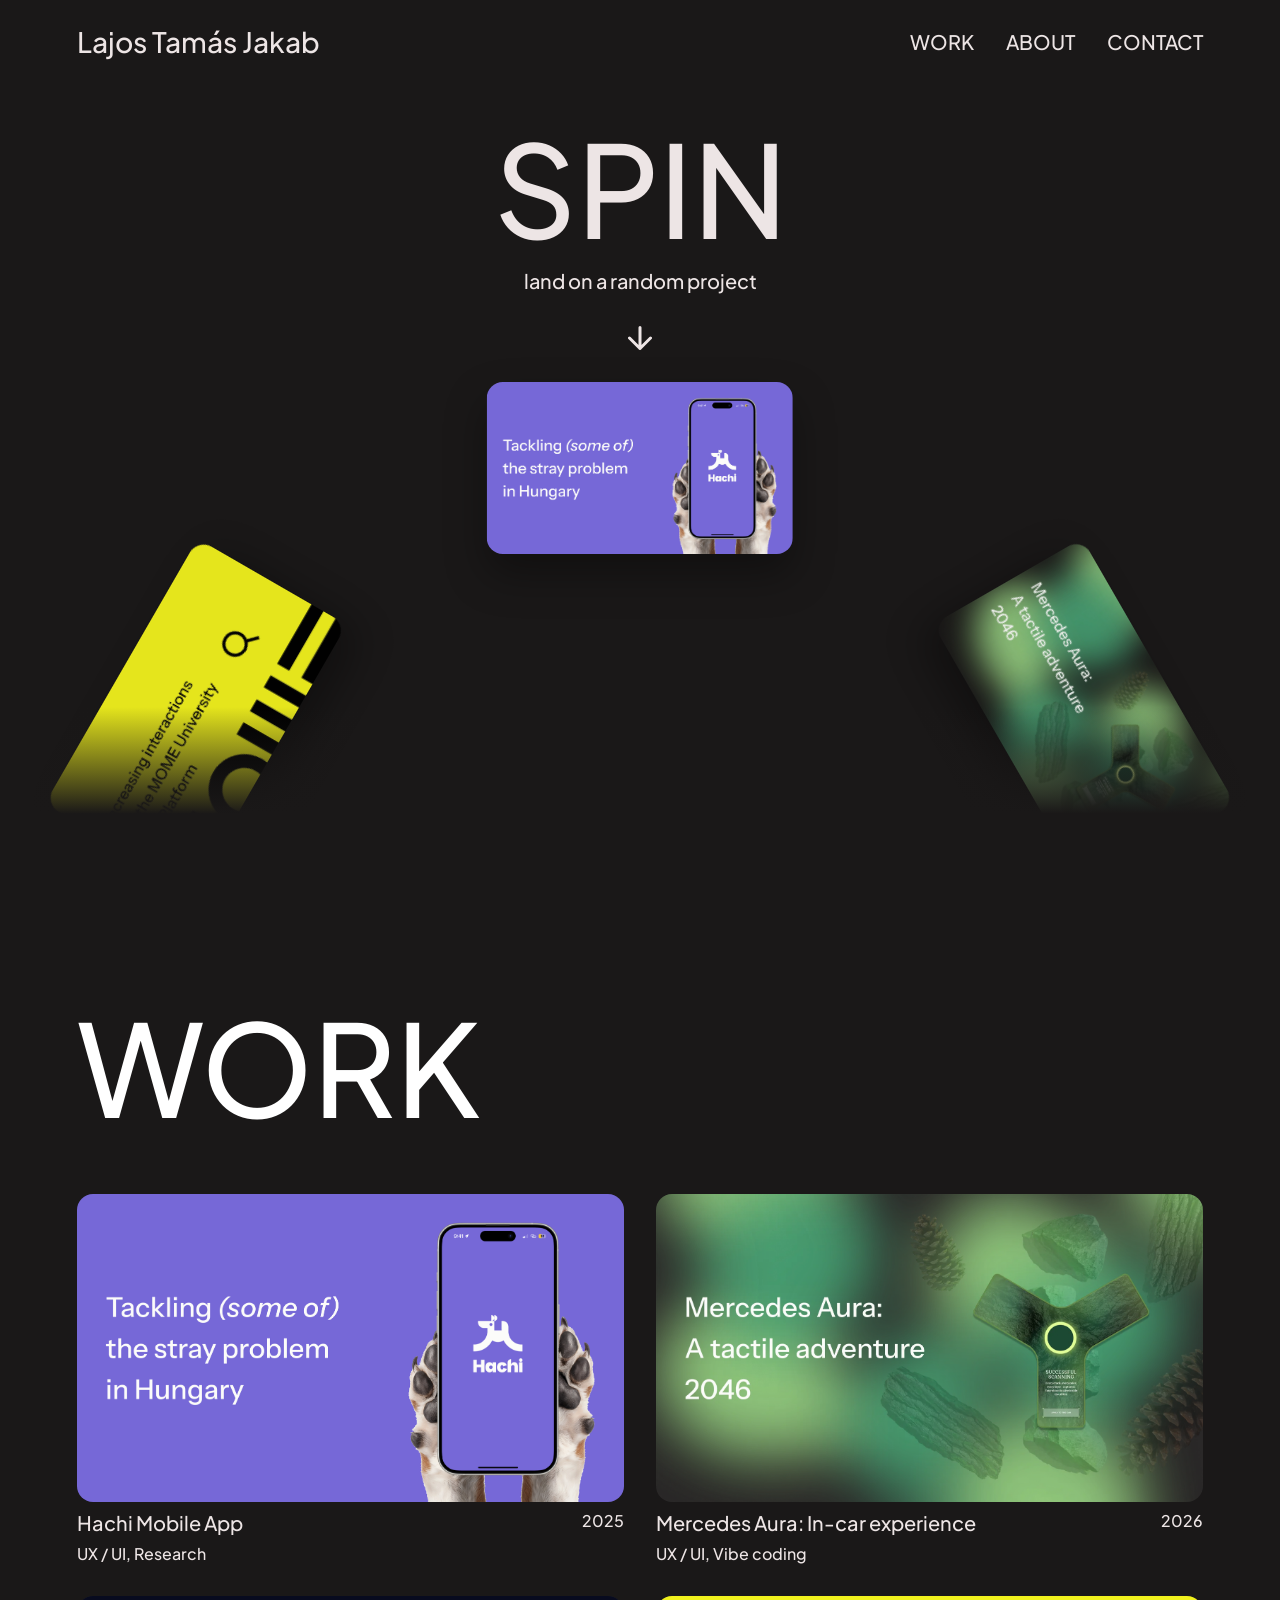
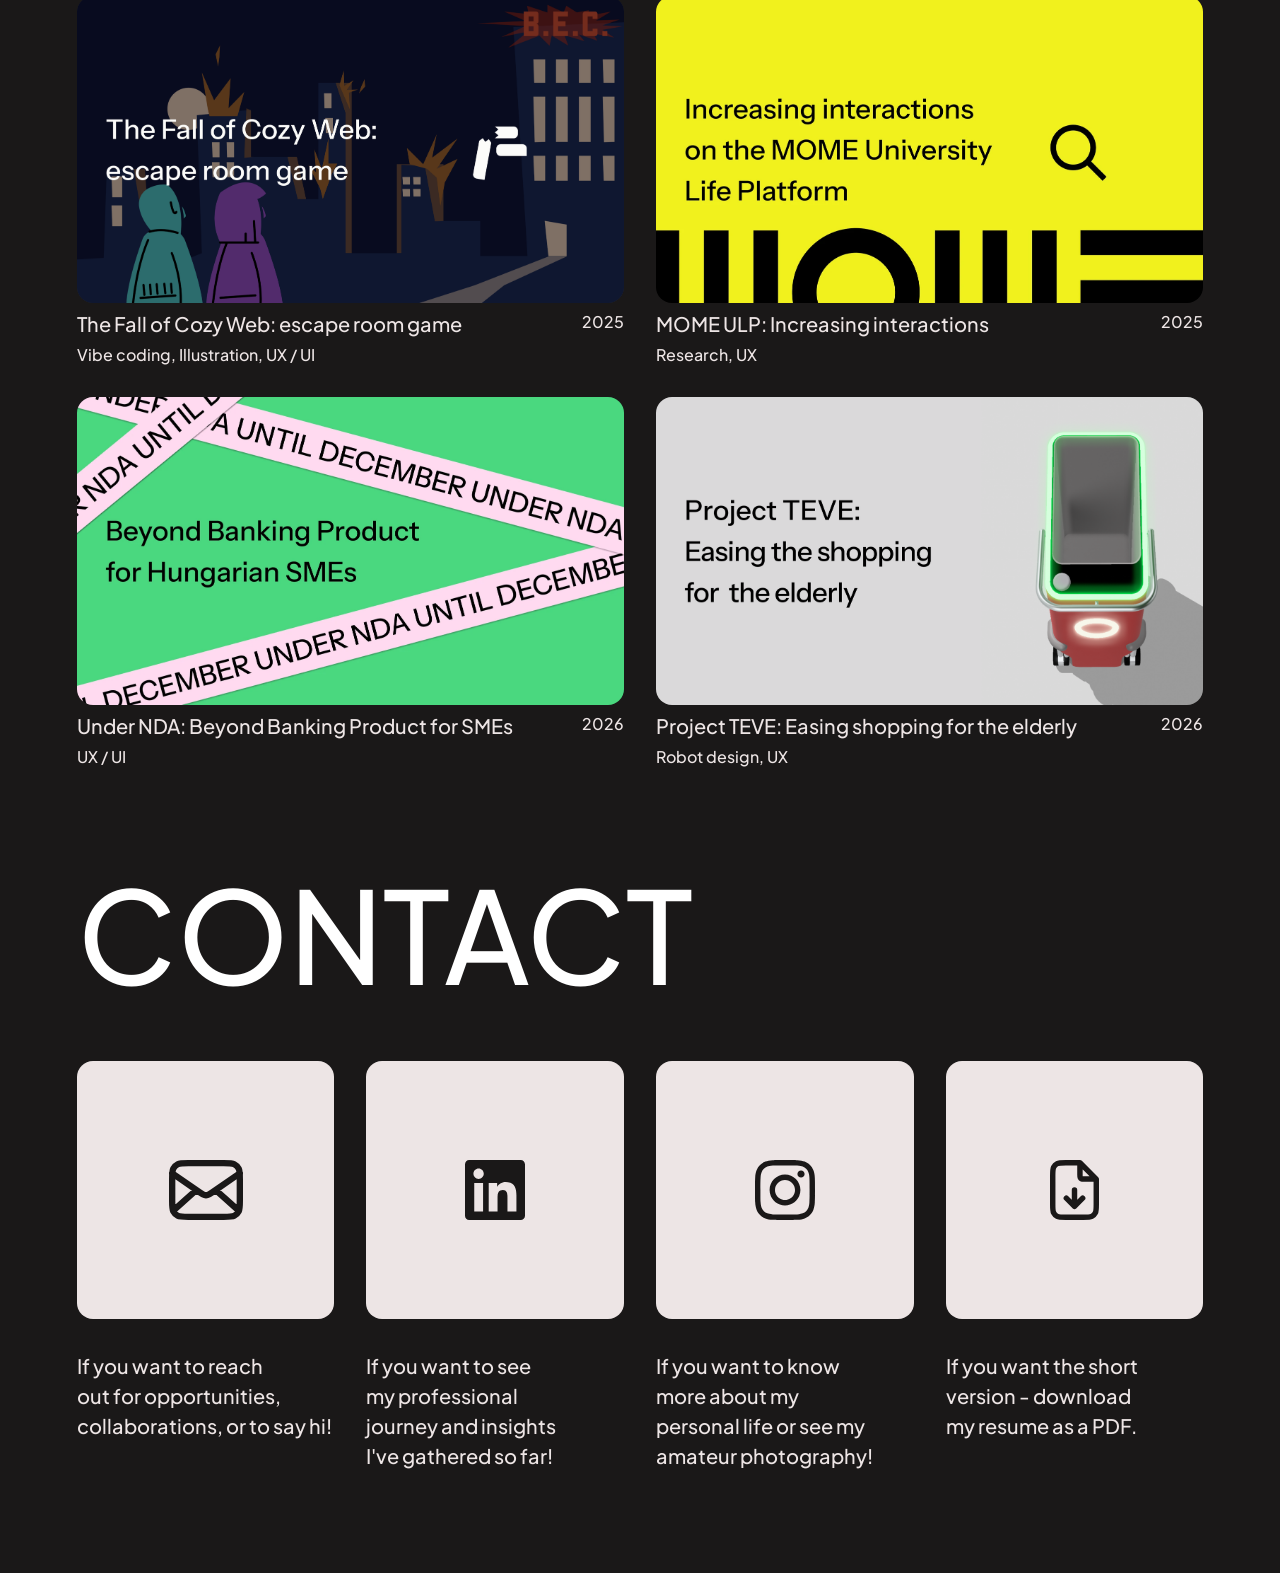
==== commit ea990977: "Stop the hero's endless animations off screen; wheel layers only while spinning Audited every animat" ====
--- a/index.html
+++ b/index.html
@@ -60,12 +60,12 @@
 <link rel="preconnect" href="https://fonts.googleapis.com">
 <link rel="preconnect" href="https://fonts.gstatic.com" crossorigin>
 <link href="https://fonts.googleapis.com/css2?family=Plus+Jakarta+Sans:ital,wght@0,400;0,500;0,600;0,700;1,500&display=swap" rel="stylesheet">
-<link rel="stylesheet" href="assets/css/style.css?v=2bfe2efa">
-<link rel="stylesheet" href="assets/css/microinteractions.css?v=31859a67">
+<link rel="stylesheet" href="assets/css/style.css?v=50463538">
+<link rel="stylesheet" href="assets/css/microinteractions.css?v=192e30d6">
 <!-- Deferred (runs after parsing, as before) but render-blocking: nothing
      paints until main.js has run, so the first frame — including the one a
      page transition animates into — is already laid out. -->
-<script src="assets/js/main.js?v=d2f7871c" defer blocking="render"></script>
+<script src="assets/js/main.js?v=df1b6f76" defer blocking="render"></script>
 </head>
 <body class="bg-dark">
 
--- a/assets/css/style.css
+++ b/assets/css/style.css
@@ -733,7 +733,19 @@
   box-shadow: 0 20px 40px rgba(0,0,0,0.35);
   opacity: var(--op, 1);
   filter: blur(var(--blur, 0px));
-  will-change: left, top, transform, filter;
+}
+
+/* Compositor layers only while the wheel is moving. This used to be on
+   .wheel-card itself — all six cards held a layer (with its box-shadow)
+   permanently, for the whole time the wheel sits still, which is nearly
+   always. `left`/`top` were never worth a hint: measured, moving the
+   cards costs ~0.3ms of style+layout a frame either way, because the page
+   is small and the stage has a fixed aspect ratio. What a layer does buy
+   is the per-frame transform and motion-blur filter, so that is all it
+   asks for, and only between main.js adding .is-spinning and taking it
+   off. */
+.wheel-container.is-spinning .wheel-card {
+  will-change: transform, filter;
 }
 
 .wheel-card img {
--- a/assets/css/microinteractions.css
+++ b/assets/css/microinteractions.css
@@ -283,6 +283,22 @@
   animation: none;
 }
 
+/* The breathing and the arrow's bob are the only things on the site that
+   never stop, and they kept running after the reader had scrolled away
+   from the hero (checked: still "running" with CONTACT on screen). Cheap
+   per frame, but a looping animation keeps the phone compositing a new
+   frame at every refresh — up to 120 a second on a ProMotion iPhone — for
+   as long as the page is open, where nobody can see it. main.js marks the
+   section .is-offscreen with an IntersectionObserver; pausing all three in
+   the same style pass keeps them in phase, which is the one thing the note
+   above asks of them. Specificity (0,2,0) beats both the arrow's own rule
+   in style.css and the breathing rule above. */
+.spin-section.is-offscreen .spin-title,
+.spin-section.is-offscreen .spin-subtitle,
+.spin-section.is-offscreen .spin-arrow {
+  animation-play-state: paused;
+}
+
 .spin-rested .spin-title {
   transition: transform 0.4s ease-out, scale var(--press-out);
 }
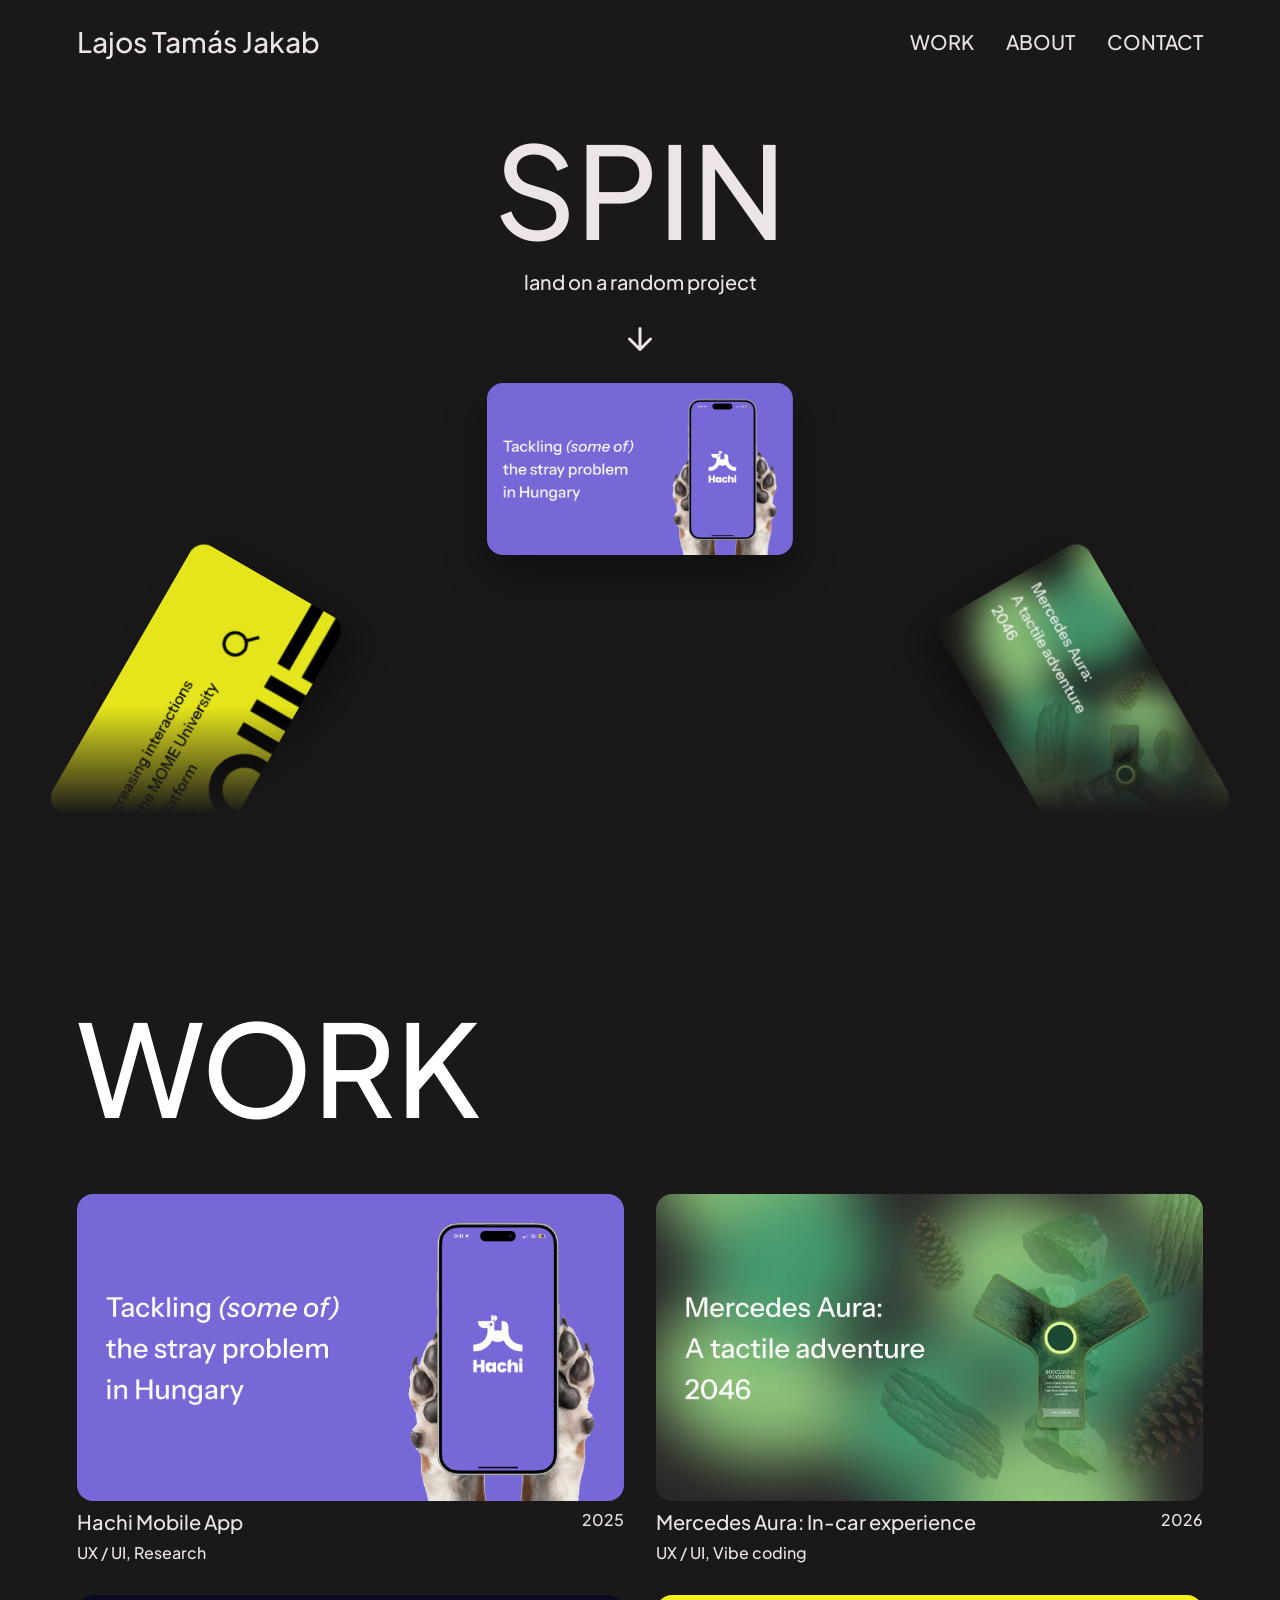
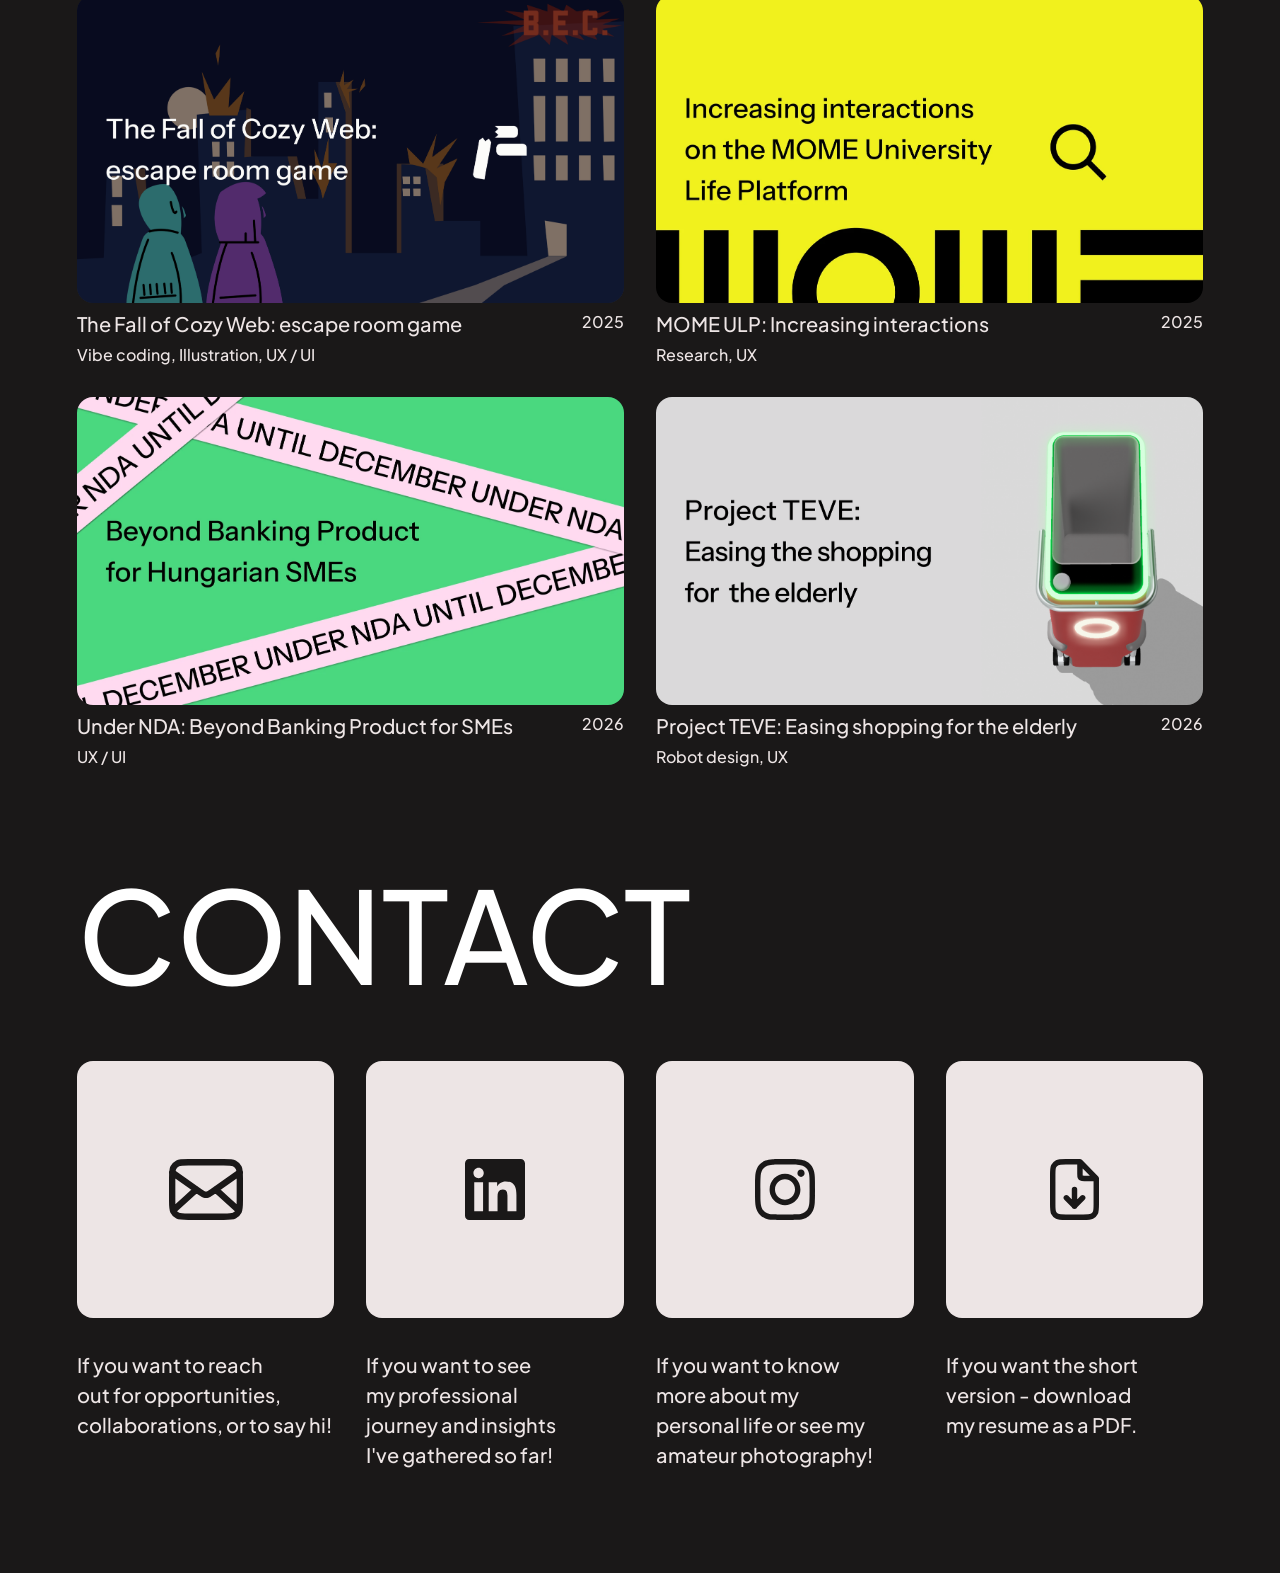
==== commit 43d264a9: "Pin the logo's line height so the hero stops rescaling mid-load User-reported on Edge: a faint hairl" ====
--- a/index.html
+++ b/index.html
@@ -60,7 +60,7 @@
 <link rel="preconnect" href="https://fonts.googleapis.com">
 <link rel="preconnect" href="https://fonts.gstatic.com" crossorigin>
 <link href="https://fonts.googleapis.com/css2?family=Plus+Jakarta+Sans:ital,wght@0,400;0,500;0,600;0,700;1,500&display=swap" rel="stylesheet">
-<link rel="stylesheet" href="assets/css/style.css?v=50463538">
+<link rel="stylesheet" href="assets/css/style.css?v=18379208">
 <link rel="stylesheet" href="assets/css/microinteractions.css?v=192e30d6">
 <!-- Deferred (runs after parsing, as before) but render-blocking: nothing
      paints until main.js has run, so the first frame — including the one a
--- a/assets/css/style.css
+++ b/assets/css/style.css
@@ -439,6 +439,19 @@
 .logo {
   margin: 0;
   font-size: clamp(20px, 2.2vw, 32px);
+  /* Pinned, not `normal`: the logo is the tallest thing in the header, so
+     its line box IS the header height — and `normal` is whatever metrics
+     the font in use happens to have. With display=swap the first paint
+     uses the fallback, whose line box is 1.6px taller (90.4 vs 88.8 at
+     32px). That height feeds --fit-u, which scales the whole SPIN hero:
+     when the webfont swapped in, the wheel rescaled ~2.3px and every card
+     shifted ~1px. Chromium/Edge does not always erase the old antialiased
+     edge of a rotated, clipped, shadowed card, so the leftover showed as a
+     faint hairline beside the yellow card until the next repaint — a spin
+     cleared it (user-reported on Edge). 1.275 is exactly what Plus Jakarta
+     Sans renders at `normal` (40.8/32), so nothing moves; the fallback now
+     matches it, and the hero no longer rescales mid-load. */
+  line-height: 1.275;
   font-weight: 500;
   white-space: nowrap;
   transition: opacity 0.2s ease;
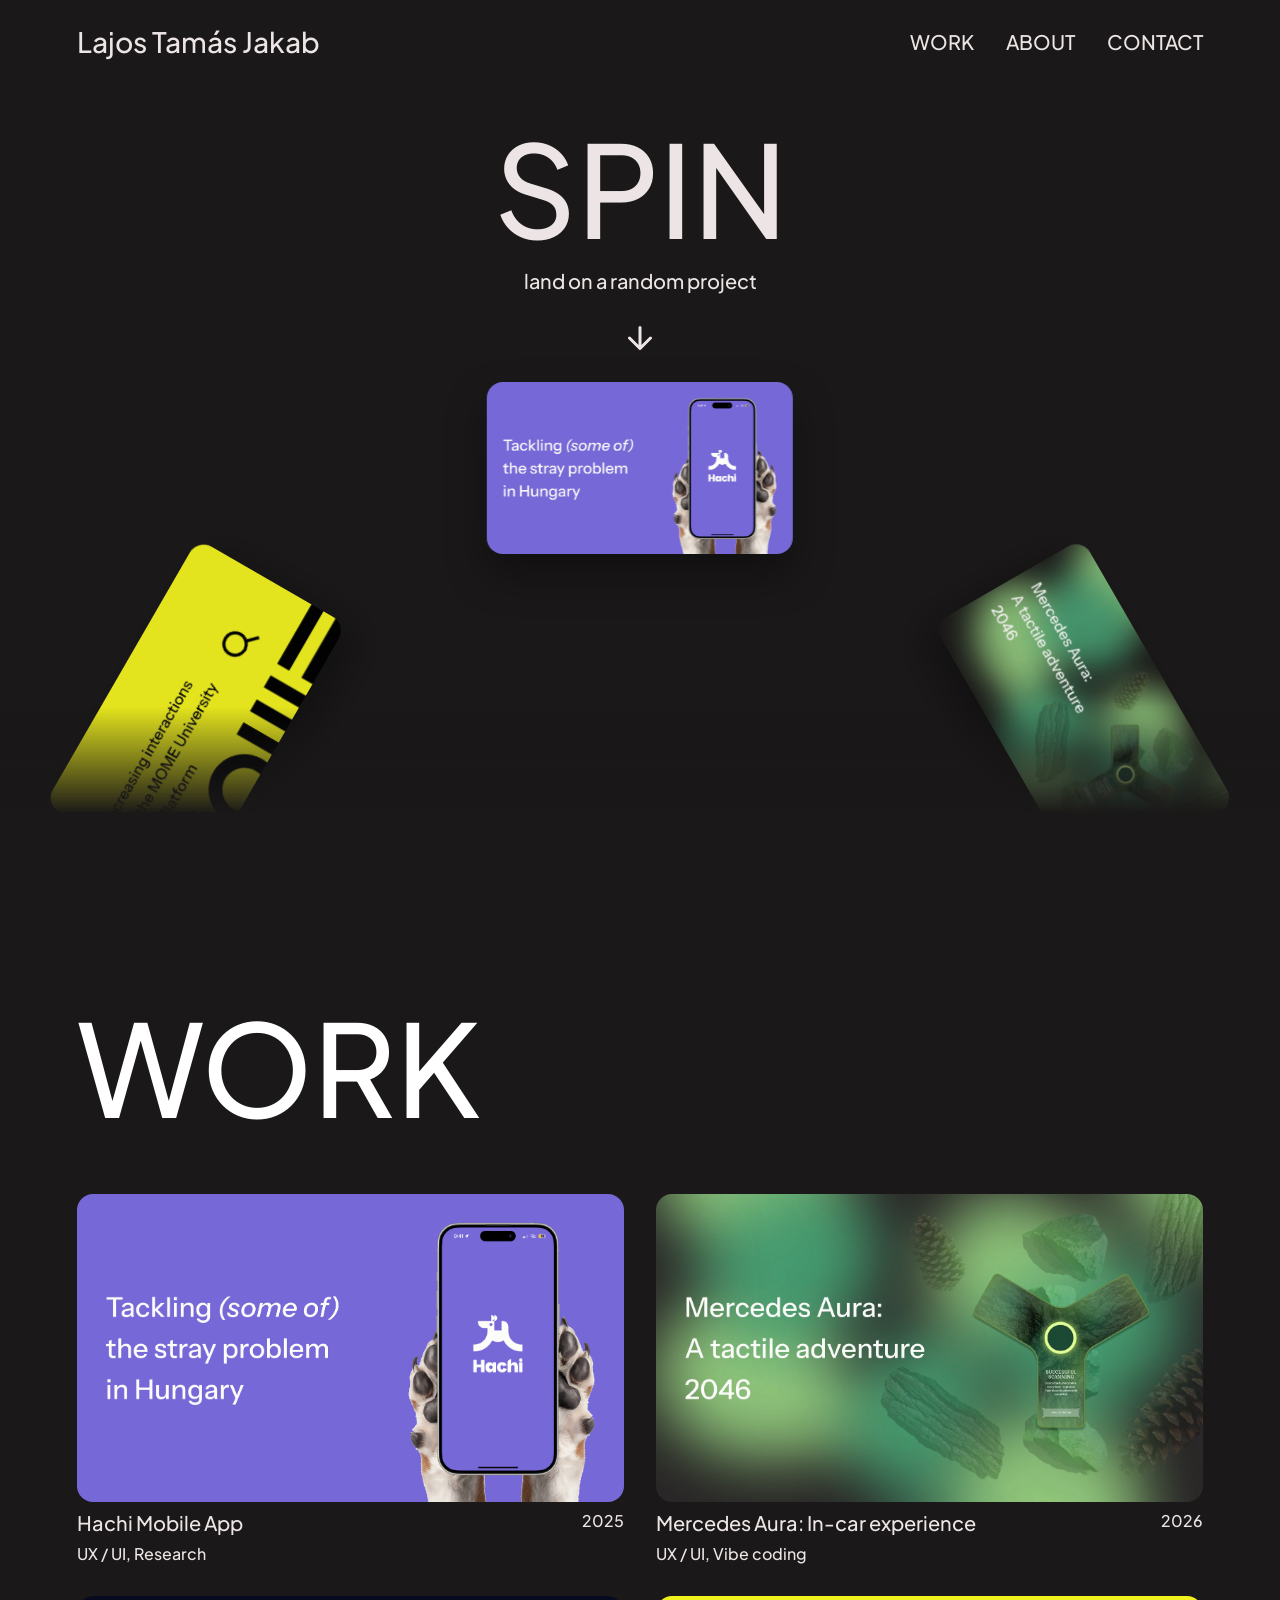
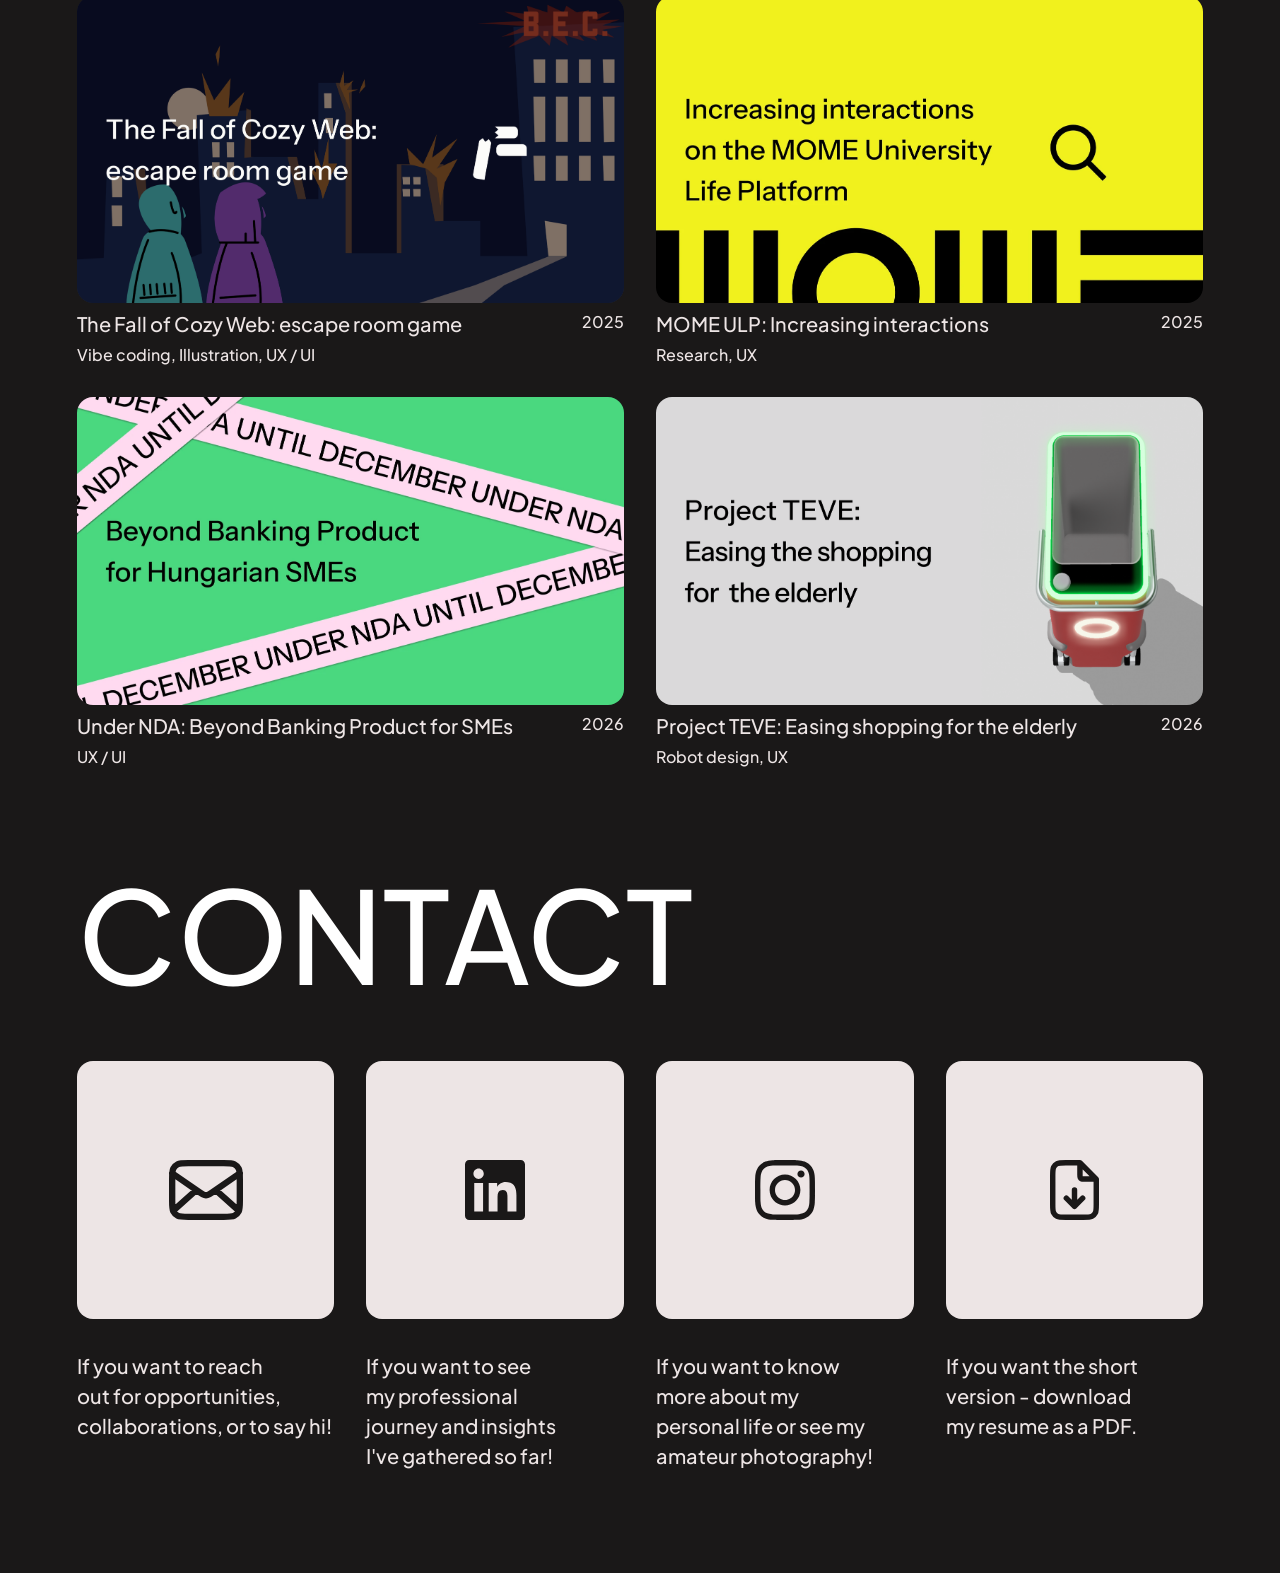
==== commit 3052581b: "Give the wheel cards their layers back: the hairline was my optimisation User-reported on Edge: a fa" ====
--- a/index.html
+++ b/index.html
@@ -60,7 +60,7 @@
 <link rel="preconnect" href="https://fonts.googleapis.com">
 <link rel="preconnect" href="https://fonts.gstatic.com" crossorigin>
 <link href="https://fonts.googleapis.com/css2?family=Plus+Jakarta+Sans:ital,wght@0,400;0,500;0,600;0,700;1,500&display=swap" rel="stylesheet">
-<link rel="stylesheet" href="assets/css/style.css?v=18379208">
+<link rel="stylesheet" href="assets/css/style.css?v=eb433e84">
 <link rel="stylesheet" href="assets/css/microinteractions.css?v=192e30d6">
 <!-- Deferred (runs after parsing, as before) but render-blocking: nothing
      paints until main.js has run, so the first frame — including the one a
--- a/assets/css/style.css
+++ b/assets/css/style.css
@@ -439,19 +439,6 @@
 .logo {
   margin: 0;
   font-size: clamp(20px, 2.2vw, 32px);
-  /* Pinned, not `normal`: the logo is the tallest thing in the header, so
-     its line box IS the header height — and `normal` is whatever metrics
-     the font in use happens to have. With display=swap the first paint
-     uses the fallback, whose line box is 1.6px taller (90.4 vs 88.8 at
-     32px). That height feeds --fit-u, which scales the whole SPIN hero:
-     when the webfont swapped in, the wheel rescaled ~2.3px and every card
-     shifted ~1px. Chromium/Edge does not always erase the old antialiased
-     edge of a rotated, clipped, shadowed card, so the leftover showed as a
-     faint hairline beside the yellow card until the next repaint — a spin
-     cleared it (user-reported on Edge). 1.275 is exactly what Plus Jakarta
-     Sans renders at `normal` (40.8/32), so nothing moves; the fallback now
-     matches it, and the hero no longer rescales mid-load. */
-  line-height: 1.275;
   font-weight: 500;
   white-space: nowrap;
   transition: opacity 0.2s ease;
@@ -746,18 +733,25 @@
   box-shadow: 0 20px 40px rgba(0,0,0,0.35);
   opacity: var(--op, 1);
   filter: blur(var(--blur, 0px));
-}
-
-/* Compositor layers only while the wheel is moving. This used to be on
-   .wheel-card itself — all six cards held a layer (with its box-shadow)
-   permanently, for the whole time the wheel sits still, which is nearly
-   always. `left`/`top` were never worth a hint: measured, moving the
-   cards costs ~0.3ms of style+layout a frame either way, because the page
-   is small and the stage has a fixed aspect ratio. What a layer does buy
-   is the per-frame transform and motion-blur filter, so that is all it
-   asks for, and only between main.js adding .is-spinning and taking it
-   off. */
-.wheel-container.is-spinning .wheel-card {
+
+  /* Each card keeps a compositor layer, at rest too, and that is
+     deliberate — it is what makes the shadow above rasterise correctly.
+
+     This was briefly narrowed to .wheel-container.is-spinning .wheel-card,
+     on the reasoning that a layer only buys something while the cards
+     actually move (measured: moving them costs ~0.3ms of style+layout a
+     frame either way, so the layer was not paying for the movement). It
+     cost a visible bug instead: painted into the shared layer, at a
+     fractionally scaled hero, with .wheel-fade composited above them,
+     Edge drew a faint diagonal hairline beside the resting cards — there
+     on load and on every frame after (a repaint did not clear it), gone
+     only once the wheel spun. Bisected on the reporter's machine: the
+     line needed the cards, this box-shadow, the fade and a scaled hero all
+     at once, and restoring these layers removed it.
+
+     `left`/`top` are not listed, unlike the original: they were never
+     worth a hint. What the layer is for is the transform, the motion-blur
+     filter, and this shadow. */
   will-change: transform, filter;
 }
 
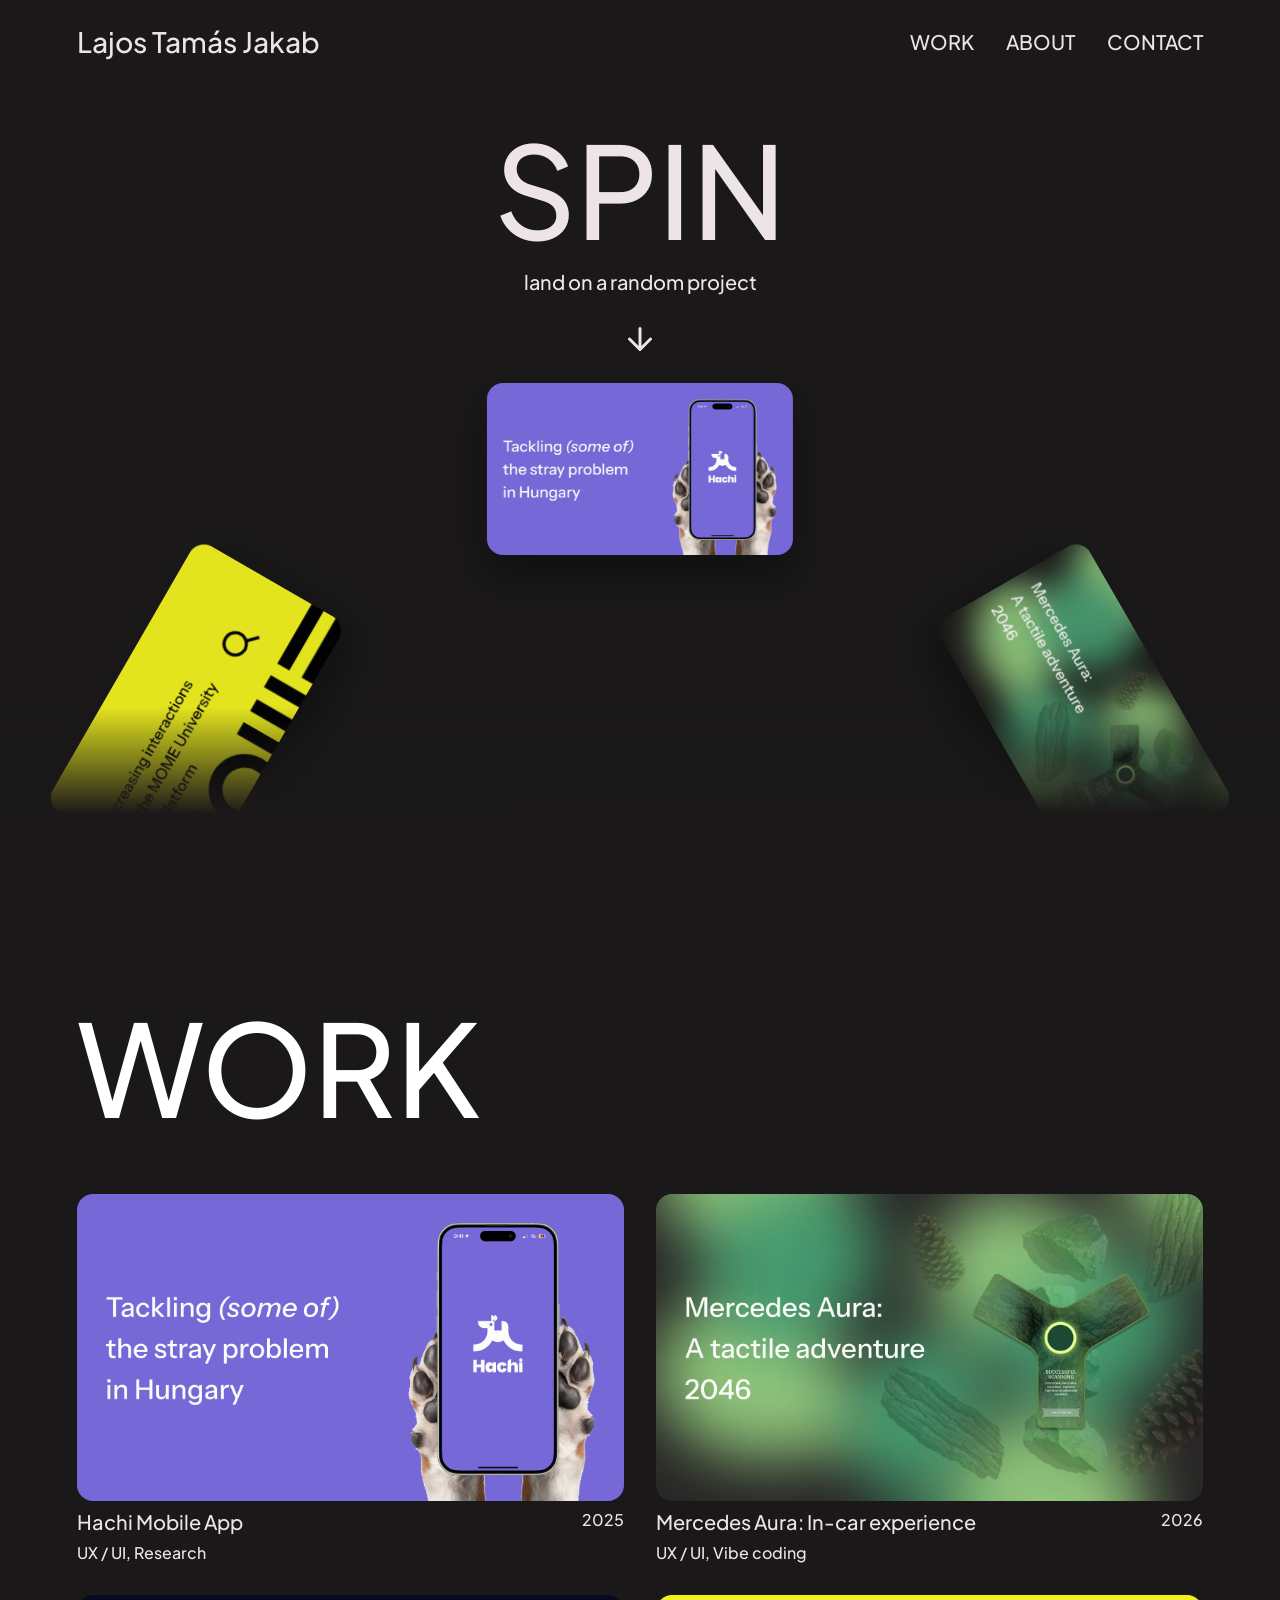
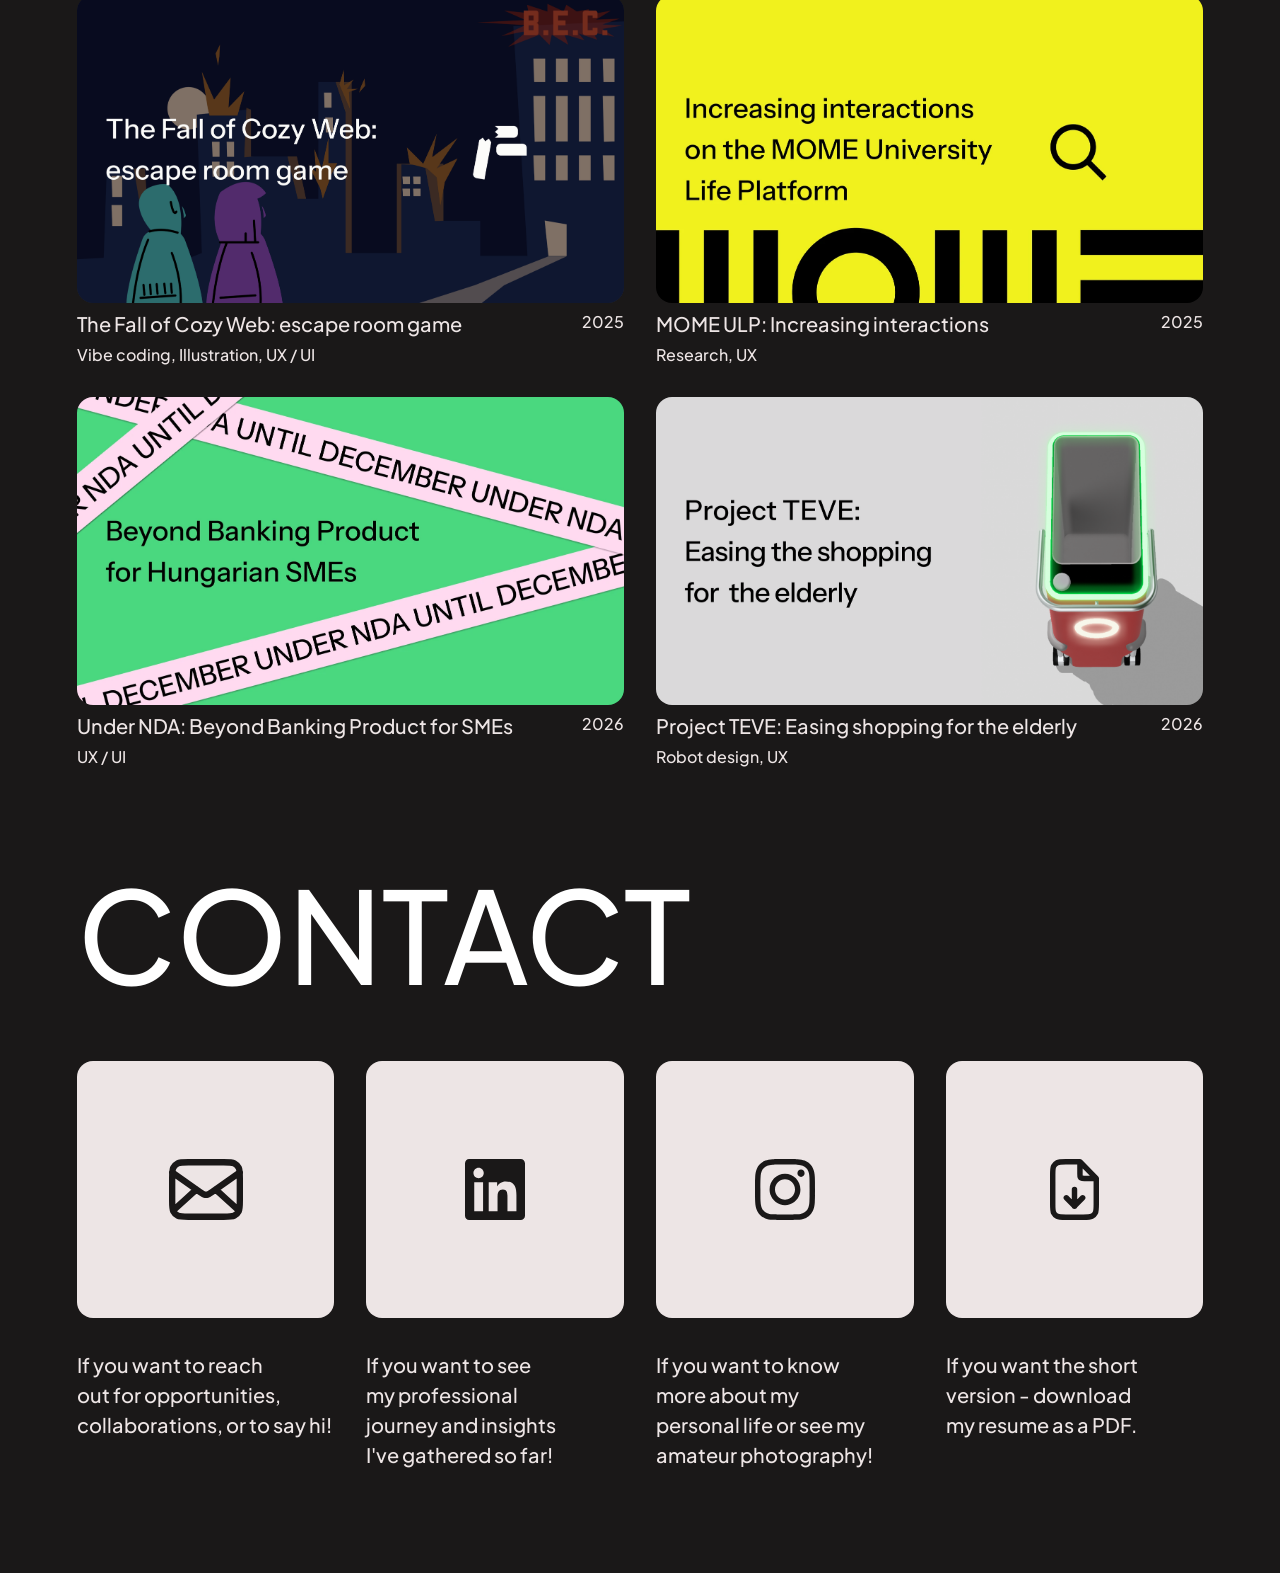
==== commit 59537573: "Merge fix/wheel-shadow-artifact into fix/font-swap-shift Both restamped the same asset fingerprints;" ====
--- a/index.html
+++ b/index.html
@@ -60,7 +60,7 @@
 <link rel="preconnect" href="https://fonts.googleapis.com">
 <link rel="preconnect" href="https://fonts.gstatic.com" crossorigin>
 <link href="https://fonts.googleapis.com/css2?family=Plus+Jakarta+Sans:ital,wght@0,400;0,500;0,600;0,700;1,500&display=swap" rel="stylesheet">
-<link rel="stylesheet" href="assets/css/style.css?v=eb433e84">
+<link rel="stylesheet" href="assets/css/style.css?v=055e371e">
 <link rel="stylesheet" href="assets/css/microinteractions.css?v=192e30d6">
 <!-- Deferred (runs after parsing, as before) but render-blocking: nothing
      paints until main.js has run, so the first frame — including the one a
--- a/assets/css/style.css
+++ b/assets/css/style.css
@@ -439,6 +439,19 @@
 .logo {
   margin: 0;
   font-size: clamp(20px, 2.2vw, 32px);
+  /* Pinned, not `normal`: the logo is the tallest thing in the header, so
+     its line box IS the header height — and `normal` is whatever metrics
+     the font in use happens to have. With display=swap the first paint
+     uses the fallback, whose line box is 1.6px taller (90.4 vs 88.8 at
+     32px). That height feeds --fit-u, which scales the whole SPIN hero:
+     when the webfont swapped in, the wheel rescaled ~2.3px and every card
+     shifted ~1px. Chromium/Edge does not always erase the old antialiased
+     edge of a rotated, clipped, shadowed card, so the leftover showed as a
+     faint hairline beside the yellow card until the next repaint — a spin
+     cleared it (user-reported on Edge). 1.275 is exactly what Plus Jakarta
+     Sans renders at `normal` (40.8/32), so nothing moves; the fallback now
+     matches it, and the hero no longer rescales mid-load. */
+  line-height: 1.275;
   font-weight: 500;
   white-space: nowrap;
   transition: opacity 0.2s ease;
